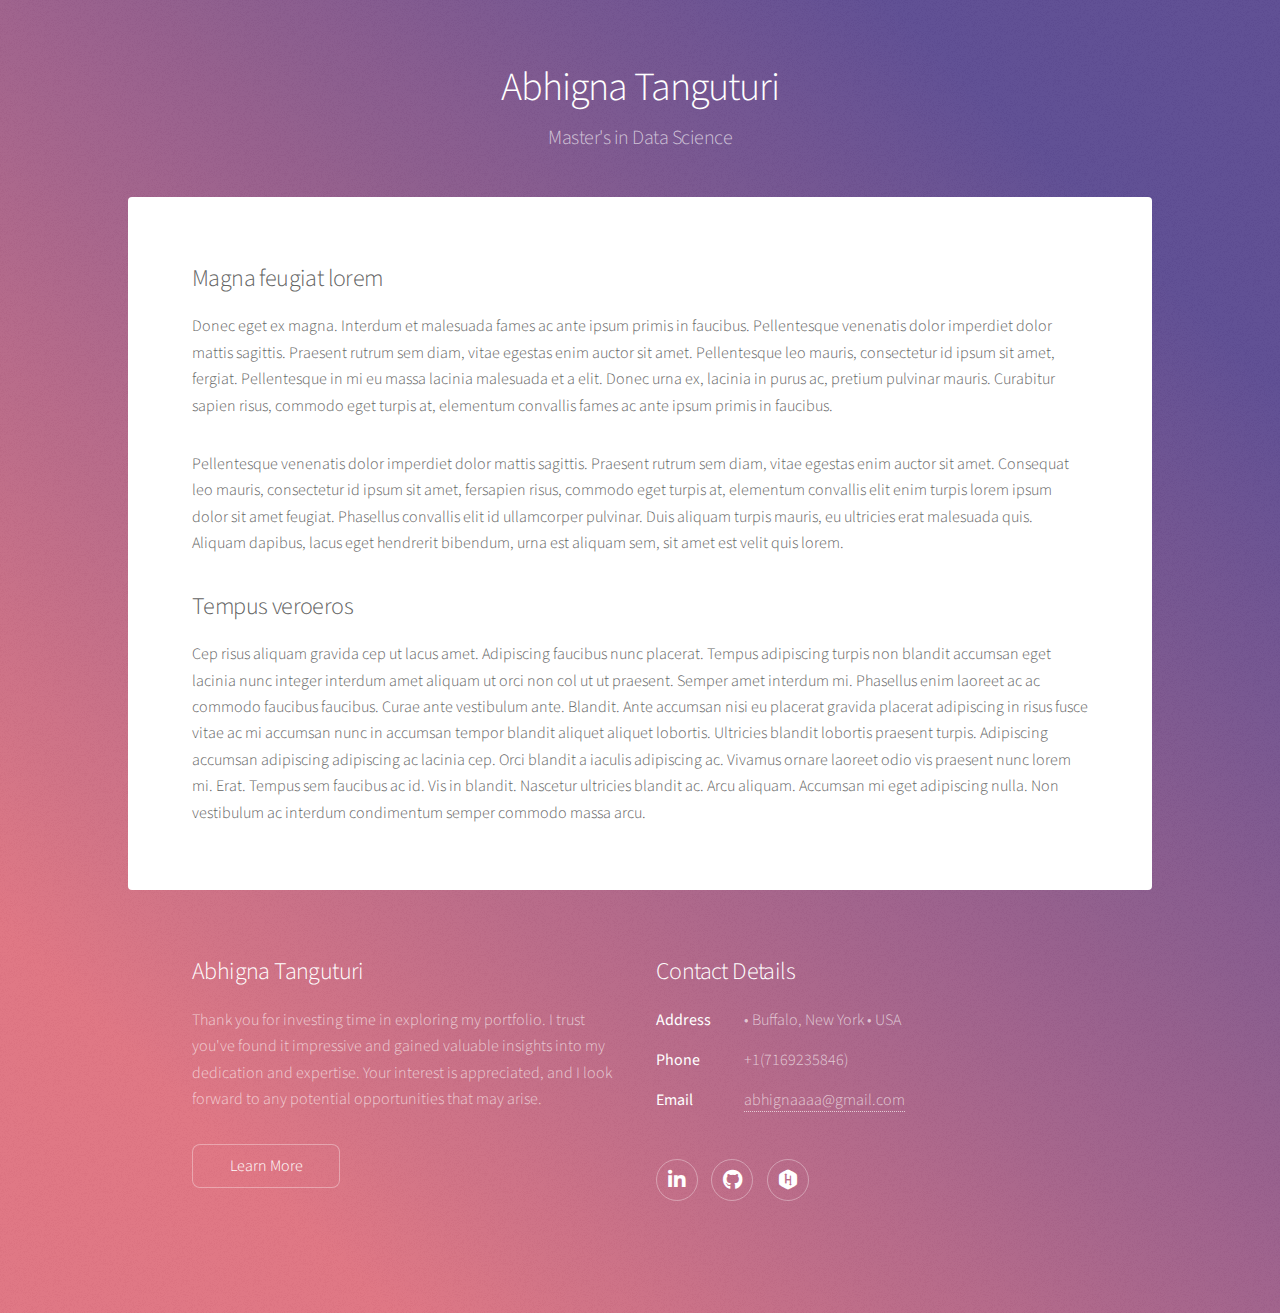
==== aboutme.html @ e4a2c97f "Abhigna's Portfolio" ====
<!DOCTYPE HTML>

<html>
	
	<head>
		<title>Abhigna Tanguturi</title>
		<meta charset="utf-8" />
		<meta name="viewport" content="width=device-width, initial-scale=1, user-scalable=no" />
		<link rel="stylesheet" href="assets/css/main.css" />
		<noscript><link rel="stylesheet" href="assets/css/noscript.css" /></noscript>
	</head>
	<body class="is-preload">

		<!-- Wrapper -->
			<div id="wrapper">

				<!-- Header -->
					<header id="header">
						<h1>Abhigna Tanguturi</h1>
						<p>Master's in Data Science</p>
					</header>

				<!-- Main -->
					<div id="main">

						<!-- Content -->
							<section id="content" class="main">
								
								<h2>Magna feugiat lorem</h2>
								<p>Donec eget ex magna. Interdum et malesuada fames ac ante ipsum primis in faucibus. Pellentesque venenatis dolor imperdiet dolor mattis sagittis. Praesent rutrum sem diam, vitae egestas enim auctor sit amet. Pellentesque leo mauris, consectetur id ipsum sit amet, fergiat. Pellentesque in mi eu massa lacinia malesuada et a elit. Donec urna ex, lacinia in purus ac, pretium pulvinar mauris. Curabitur sapien risus, commodo eget turpis at, elementum convallis fames ac ante ipsum primis in faucibus.</p>
								<p>Pellentesque venenatis dolor imperdiet dolor mattis sagittis. Praesent rutrum sem diam, vitae egestas enim auctor sit amet. Consequat leo mauris, consectetur id ipsum sit amet, fersapien risus, commodo eget turpis at, elementum convallis elit enim turpis lorem ipsum dolor sit amet feugiat. Phasellus convallis elit id ullamcorper pulvinar. Duis aliquam turpis mauris, eu ultricies erat malesuada quis. Aliquam dapibus, lacus eget hendrerit bibendum, urna est aliquam sem, sit amet est velit quis lorem.</p>
								<h2>Tempus veroeros</h2>
								<p>Cep risus aliquam gravida cep ut lacus amet. Adipiscing faucibus nunc placerat. Tempus adipiscing turpis non blandit accumsan eget lacinia nunc integer interdum amet aliquam ut orci non col ut ut praesent. Semper amet interdum mi. Phasellus enim laoreet ac ac commodo faucibus faucibus. Curae ante vestibulum ante. Blandit. Ante accumsan nisi eu placerat gravida placerat adipiscing in risus fusce vitae ac mi accumsan nunc in accumsan tempor blandit aliquet aliquet lobortis. Ultricies blandit lobortis praesent turpis. Adipiscing accumsan adipiscing adipiscing ac lacinia cep. Orci blandit a iaculis adipiscing ac. Vivamus ornare laoreet odio vis praesent nunc lorem mi. Erat. Tempus sem faucibus ac id. Vis in blandit. Nascetur ultricies blandit ac. Arcu aliquam. Accumsan mi eget adipiscing nulla. Non vestibulum ac interdum condimentum semper commodo massa arcu.</p>
							</section>

					</div>

<!-- Footer -->
<footer id="footer">
	<section>
		<h2>Abhigna Tanguturi</h2>
		<p>
			Thank you for investing time in exploring my portfolio. I trust you've found it impressive and gained valuable insights into my dedication and expertise. 
			Your interest is appreciated, and I look forward to any potential opportunities that may arise.
		</p>
		<ul class="actions">
			<li><a href="generic.html" class="button">Learn More</a></li>
		</ul>
	</section>
	<section>
		<h2>Contact Details</h2>
		<dl class="alt">
			<dt>Address</dt>
			<dd>  &bull; Buffalo, New York &bull; USA</dd>
			<dt>Phone</dt>
			<dd>+1(7169235846)</dd>
			<dt>Email</dt>
			<dd><a href="#">abhignaaaa@gmail.com</a></dd>
		</dl>
		<ul class="icons">

			<li><a href="https://www.linkedin.com/in/abhigna-tanguturi-5411051a5" target="_blank" class="icon brands fa-linkedin-in alt"><span class="label">Twitter</span></a></li>
			<li><a href="#" target="_blank" class="icon brands fa-github alt"><span class="label">GitHub</span></a></li>
			<li><a href="https://www.hackerrank.com/tanguturiabhign1?badge=sql&stars=5&level=3&utm_campaign=social-buttons&utm_medium=linkedin&utm_source=badge_share_profile&social=linkedin" target="_blank" class="icon brands fa-hackerrank alt"><span class="label">Dribbble</span></a></li>


		</ul>
	</section>
	
</footer>

</div>

<!-- Scripts -->
<script src="assets/js/jquery.min.js"></script>
<script src="assets/js/jquery.scrollex.min.js"></script>
<script src="assets/js/jquery.scrolly.min.js"></script>
<script src="assets/js/browser.min.js"></script>
<script src="assets/js/breakpoints.min.js"></script>
<script src="assets/js/util.js"></script>
<script src="assets/js/main.js"></script>

</body>
</html>
---- assets/css/main.css ----
@import url(fontawesome-all.min.css);
@import 'https://fonts.googleapis.com/css?family=Source+Sans+Pro:300,400';

/*
	Stellar by HTML5 UP
	html5up.net | @ajlkn
	Free for personal and commercial use under the CCA 3.0 license (html5up.net/license)
*/

html, body, div, span, applet, object,
iframe, h1, h2, h3, h4, h5, h6, p, blockquote,
pre, a, abbr, acronym, address, big, cite,
code, del, dfn, em, img, ins, kbd, q, s, samp,
small, strike, strong, sub, sup, tt, var, b,
u, i, center, dl, dt, dd, ol, ul, li, fieldset,
form, label, legend, table, caption, tbody,
tfoot, thead, tr, th, td, article, aside,
canvas, details, embed, figure, figcaption,
footer, header, hgroup, menu, nav, output, ruby,
section, summary, time, mark, audio, video {
	margin: 0;
	padding: 0;
	border: 0;
	font-size: 100%;
	font: inherit;
	vertical-align: baseline;}

article, aside, details, figcaption, figure,
footer, header, hgroup, menu, nav, section {
	display: block;}

body {
	line-height: 1;
}

ol, ul {
	list-style: none;
}

blockquote, q {
	quotes: none;
}

	blockquote:before, blockquote:after, q:before, q:after {
		content: '';
		content: none;
	}

table {
	border-collapse: collapse;
	border-spacing: 0;
}

body {
	-webkit-text-size-adjust: none;
}

mark {
	background-color: transparent;
	color: inherit;
}

input::-moz-focus-inner {
	border: 0;
	padding: 0;
}

input, select, textarea {
	-moz-appearance: none;
	-webkit-appearance: none;
	-ms-appearance: none;
	appearance: none;
}

/* Basic */

	@-ms-viewport {
		width: device-width;
	}

	body {
		-ms-overflow-style: scrollbar;
	}

	@media screen and (max-width: 480px) {

		html, body {
			min-width: 320px;
		}

	}

	html {
		box-sizing: border-box;
	}

	*, *:before, *:after {
		box-sizing: inherit;
	}

	body {
		background-color: #935d8c;
		background-image: url("images/overlay.png"), -moz-linear-gradient(45deg, #e37682 15%, #5f4d93 85%);
		background-image: url("images/overlay.png"), -webkit-linear-gradient(45deg, #e37682 15%, #5f4d93 85%);
		background-image: url("images/overlay.png"), -ms-linear-gradient(45deg, #e37682 15%, #5f4d93 85%);
		background-image: url("images/overlay.png"), linear-gradient(45deg, #e37682 15%, #5f4d93 85%);
	}

		body.is-preload *, body.is-preload *:before, body.is-preload *:after {
			-moz-animation: none !important;
			-webkit-animation: none !important;
			-ms-animation: none !important;
			animation: none !important;
			-moz-transition: none !important;
			-webkit-transition: none !important;
			-ms-transition: none !important;
			transition: none !important;
		}

/* Type */

	body {
		background-color: #935d8c;
		color: rgba(255, 255, 255, 0.65);
	}

	body, input, select, textarea {
		font-family: "Source Sans Pro", Helvetica, sans-serif;
		font-size: 17pt;
		font-weight: 300;
		line-height: 1.65;
	}

		@media screen and (max-width: 1680px) {

			body, input, select, textarea {
				font-size: 14pt;
			}

		}

		@media screen and (max-width: 1280px) {

			body, input, select, textarea {
				font-size: 12pt;
			}

		}

		@media screen and (max-width: 360px) {

			body, input, select, textarea {
				font-size: 11pt;
			}

		}

	a {
		-moz-transition: color 0.2s ease, border-bottom 0.2s ease;
		-webkit-transition: color 0.2s ease, border-bottom 0.2s ease;
		-ms-transition: color 0.2s ease, border-bottom 0.2s ease;
		transition: color 0.2s ease, border-bottom 0.2s ease;
		text-decoration: none;
		border-bottom: dotted 1px;
		color: inherit;
	}

		a:hover {
			border-bottom-color: transparent;
		}

	strong, b {
		font-weight: 400;
	}

	em, i {
		font-style: italic;
	}

	p {
		margin: 0 0 2em 0;
	}

		p.content {
			-moz-columns: 20em 2;
			-webkit-columns: 20em 2;
			-ms-columns: 20em 2;
			columns: 20em 2;
			-moz-column-gap: 2em;
			-webkit-column-gap: 2em;
			-ms-column-gap: 2em;
			column-gap: 2em;
			text-align: justify;
		}

	h1, h2, h3, h4, h5, h6 {
		font-weight: 300;
		line-height: 1.5;
		margin: 0 0 0.7em 0;
		letter-spacing: -0.025em;
	}

		h1 a, h2 a, h3 a, h4 a, h5 a, h6 a {
			color: inherit;
			text-decoration: none;
		}

	h1 {
		font-size: 2.5em;
		line-height: 1.2;
	}

	h2 {
		font-size: 1.5em;
	}

	h3 {
		font-size: 1.25em;
	}

	h4 {
		font-size: 1.1em;
	}

	h5 {
		font-size: 0.9em;
	}

	h6 {
		font-size: 0.7em;
	}

	@media screen and (max-width: 736px) {

		h1 {
			font-size: 2em;
		}

	}

	sub {
		font-size: 0.8em;
		position: relative;
		top: 0.5em;
	}

	sup {
		font-size: 0.8em;
		position: relative;
		top: -0.5em;
	}

	blockquote {
		border-left: solid 4px;
		font-style: italic;
		margin: 0 0 2em 0;
		padding: 0.5em 0 0.5em 2em;
	}

	code {
		border-radius: 8px;
		border: solid 1px;
		font-family: "Courier New", monospace;
		font-size: 0.9em;
		margin: 0 0.25em;
		padding: 0.25em 0.65em;
	}

	pre {
		-webkit-overflow-scrolling: touch;
		font-family: "Courier New", monospace;
		font-size: 0.9em;
		margin: 0 0 2em 0;
	}

		pre code {
			display: block;
			line-height: 1.75;
			padding: 1em 1.5em;
			overflow-x: auto;
		}

	hr {
		border: 0;
		border-bottom: solid 1px;
		margin: 2em 0;
	}

		hr.major {
			margin: 3em 0;
		}

	.align-left {
		text-align: left;
	}

	.align-center {
		text-align: center;
	}

	.align-right {
		text-align: right;
	}

	input, select, textarea {
		color: #ffffff;
	}

	a:hover {
		color: #ffffff;
	}

	strong, b {
		color: #ffffff;
	}

	h1, h2, h3, h4, h5, h6 {
		color: #ffffff;
	}

	blockquote {
		border-left-color: rgba(255, 255, 255, 0.35);
	}

	code {
		background: rgba(255, 255, 255, 0.075);
		border-color: rgba(255, 255, 255, 0.35);
	}

	hr {
		border-bottom-color: rgba(255, 255, 255, 0.35);
	}

/* Row */

	.row {
		display: flex;
		flex-wrap: wrap;
		box-sizing: border-box;
		align-items: stretch;
	}

		.row > * {
			box-sizing: border-box;
		}

		.row.gtr-uniform > * > :last-child {
			margin-bottom: 0;
		}

		.row.aln-left {
			justify-content: flex-start;
		}

		.row.aln-center {
			justify-content: center;
		}

		.row.aln-right {
			justify-content: flex-end;
		}

		.row.aln-top {
			align-items: flex-start;
		}

		.row.aln-middle {
			align-items: center;
		}

		.row.aln-bottom {
			align-items: flex-end;
		}

		.row > .imp {
			order: -1;
		}

		.row > .col-1 {
			width: 8.33333%;
		}

		.row > .off-1 {
			margin-left: 8.33333%;
		}

		.row > .col-2 {
			width: 16.66667%;
		}

		.row > .off-2 {
			margin-left: 16.66667%;
		}

		.row > .col-3 {
			width: 25%;
		}

		.row > .off-3 {
			margin-left: 25%;
		}

		.row > .col-4 {
			width: 33.33333%;
		}

		.row > .off-4 {
			margin-left: 33.33333%;
		}

		.row > .col-5 {
			width: 41.66667%;
		}

		.row > .off-5 {
			margin-left: 41.66667%;
		}

		.row > .col-6 {
			width: 50%;
		}

		.row > .off-6 {
			margin-left: 50%;
		}

		.row > .col-7 {
			width: 58.33333%;
		}

		.row > .off-7 {
			margin-left: 58.33333%;
		}

		.row > .col-8 {
			width: 66.66667%;
		}

		.row > .off-8 {
			margin-left: 66.66667%;
		}

		.row > .col-9 {
			width: 75%;
		}

		.row > .off-9 {
			margin-left: 75%;
		}

		.row > .col-10 {
			width: 83.33333%;
		}

		.row > .off-10 {
			margin-left: 83.33333%;
		}

		.row > .col-11 {
			width: 91.66667%;
		}

		.row > .off-11 {
			margin-left: 91.66667%;
		}

		.row > .col-12 {
			width: 100%;
		}

		.row > .off-12 {
			margin-left: 100%;
		}

		.row.gtr-0 {
			margin-top: 0;
			margin-left: 0em;
		}

			.row.gtr-0 > * {
				padding: 0 0 0 0em;
			}

			.row.gtr-0.gtr-uniform {
				margin-top: 0em;
			}

				.row.gtr-0.gtr-uniform > * {
					padding-top: 0em;
				}

		.row.gtr-25 {
			margin-top: 0;
			margin-left: -0.375em;
		}

			.row.gtr-25 > * {
				padding: 0 0 0 0.375em;
			}

			.row.gtr-25.gtr-uniform {
				margin-top: -0.375em;
			}

				.row.gtr-25.gtr-uniform > * {
					padding-top: 0.375em;
				}

		.row.gtr-50 {
			margin-top: 0;
			margin-left: -0.75em;
		}

			.row.gtr-50 > * {
				padding: 0 0 0 0.75em;
			}

			.row.gtr-50.gtr-uniform {
				margin-top: -0.75em;
			}

				.row.gtr-50.gtr-uniform > * {
					padding-top: 0.75em;
				}

		.row {
			margin-top: 0;
			margin-left: -1.5em;
		}

			.row > * {
				padding: 0 0 0 1.5em;
			}

			.row.gtr-uniform {
				margin-top: -1.5em;
			}

				.row.gtr-uniform > * {
					padding-top: 1.5em;
				}

		.row.gtr-150 {
			margin-top: 0;
			margin-left: -2.25em;
		}

			.row.gtr-150 > * {
				padding: 0 0 0 2.25em;
			}

			.row.gtr-150.gtr-uniform {
				margin-top: -2.25em;
			}

				.row.gtr-150.gtr-uniform > * {
					padding-top: 2.25em;
				}

		.row.gtr-200 {
			margin-top: 0;
			margin-left: -3em;
		}

			.row.gtr-200 > * {
				padding: 0 0 0 3em;
			}

			.row.gtr-200.gtr-uniform {
				margin-top: -3em;
			}

				.row.gtr-200.gtr-uniform > * {
					padding-top: 3em;
				}

		@media screen and (max-width: 1680px) {

			.row {
				display: flex;
				flex-wrap: wrap;
				box-sizing: border-box;
				align-items: stretch;
			}

				.row > * {
					box-sizing: border-box;
				}

				.row.gtr-uniform > * > :last-child {
					margin-bottom: 0;
				}

				.row.aln-left {
					justify-content: flex-start;
				}

				.row.aln-center {
					justify-content: center;
				}

				.row.aln-right {
					justify-content: flex-end;
				}

				.row.aln-top {
					align-items: flex-start;
				}

				.row.aln-middle {
					align-items: center;
				}

				.row.aln-bottom {
					align-items: flex-end;
				}

				.row > .imp-xlarge {
					order: -1;
				}

				.row > .col-1-xlarge {
					width: 8.33333%;
				}

				.row > .off-1-xlarge {
					margin-left: 8.33333%;
				}

				.row > .col-2-xlarge {
					width: 16.66667%;
				}

				.row > .off-2-xlarge {
					margin-left: 16.66667%;
				}

				.row > .col-3-xlarge {
					width: 25%;
				}

				.row > .off-3-xlarge {
					margin-left: 25%;
				}

				.row > .col-4-xlarge {
					width: 33.33333%;
				}

				.row > .off-4-xlarge {
					margin-left: 33.33333%;
				}

				.row > .col-5-xlarge {
					width: 41.66667%;
				}

				.row > .off-5-xlarge {
					margin-left: 41.66667%;
				}

				.row > .col-6-xlarge {
					width: 50%;
				}

				.row > .off-6-xlarge {
					margin-left: 50%;
				}

				.row > .col-7-xlarge {
					width: 58.33333%;
				}

				.row > .off-7-xlarge {
					margin-left: 58.33333%;
				}

				.row > .col-8-xlarge {
					width: 66.66667%;
				}

				.row > .off-8-xlarge {
					margin-left: 66.66667%;
				}

				.row > .col-9-xlarge {
					width: 75%;
				}

				.row > .off-9-xlarge {
					margin-left: 75%;
				}

				.row > .col-10-xlarge {
					width: 83.33333%;
				}

				.row > .off-10-xlarge {
					margin-left: 83.33333%;
				}

				.row > .col-11-xlarge {
					width: 91.66667%;
				}

				.row > .off-11-xlarge {
					margin-left: 91.66667%;
				}

				.row > .col-12-xlarge {
					width: 100%;
				}

				.row > .off-12-xlarge {
					margin-left: 100%;
				}

				.row.gtr-0 {
					margin-top: 0;
					margin-left: 0em;
				}

					.row.gtr-0 > * {
						padding: 0 0 0 0em;
					}

					.row.gtr-0.gtr-uniform {
						margin-top: 0em;
					}

						.row.gtr-0.gtr-uniform > * {
							padding-top: 0em;
						}

				.row.gtr-25 {
					margin-top: 0;
					margin-left: -0.375em;
				}

					.row.gtr-25 > * {
						padding: 0 0 0 0.375em;
					}

					.row.gtr-25.gtr-uniform {
						margin-top: -0.375em;
					}

						.row.gtr-25.gtr-uniform > * {
							padding-top: 0.375em;
						}

				.row.gtr-50 {
					margin-top: 0;
					margin-left: -0.75em;
				}

					.row.gtr-50 > * {
						padding: 0 0 0 0.75em;
					}

					.row.gtr-50.gtr-uniform {
						margin-top: -0.75em;
					}

						.row.gtr-50.gtr-uniform > * {
							padding-top: 0.75em;
						}

				.row {
					margin-top: 0;
					margin-left: -1.5em;
				}

					.row > * {
						padding: 0 0 0 1.5em;
					}

					.row.gtr-uniform {
						margin-top: -1.5em;
					}

						.row.gtr-uniform > * {
							padding-top: 1.5em;
						}

				.row.gtr-150 {
					margin-top: 0;
					margin-left: -2.25em;
				}

					.row.gtr-150 > * {
						padding: 0 0 0 2.25em;
					}

					.row.gtr-150.gtr-uniform {
						margin-top: -2.25em;
					}

						.row.gtr-150.gtr-uniform > * {
							padding-top: 2.25em;
						}

				.row.gtr-200 {
					margin-top: 0;
					margin-left: -3em;
				}

					.row.gtr-200 > * {
						padding: 0 0 0 3em;
					}

					.row.gtr-200.gtr-uniform {
						margin-top: -3em;
					}

						.row.gtr-200.gtr-uniform > * {
							padding-top: 3em;
						}

		}

		@media screen and (max-width: 1280px) {

			.row {
				display: flex;
				flex-wrap: wrap;
				box-sizing: border-box;
				align-items: stretch;
			}

				.row > * {
					box-sizing: border-box;
				}

				.row.gtr-uniform > * > :last-child {
					margin-bottom: 0;
				}

				.row.aln-left {
					justify-content: flex-start;
				}

				.row.aln-center {
					justify-content: center;
				}

				.row.aln-right {
					justify-content: flex-end;
				}

				.row.aln-top {
					align-items: flex-start;
				}

				.row.aln-middle {
					align-items: center;
				}

				.row.aln-bottom {
					align-items: flex-end;
				}

				.row > .imp-large {
					order: -1;
				}

				.row > .col-1-large {
					width: 8.33333%;
				}

				.row > .off-1-large {
					margin-left: 8.33333%;
				}

				.row > .col-2-large {
					width: 16.66667%;
				}

				.row > .off-2-large {
					margin-left: 16.66667%;
				}

				.row > .col-3-large {
					width: 25%;
				}

				.row > .off-3-large {
					margin-left: 25%;
				}

				.row > .col-4-large {
					width: 33.33333%;
				}

				.row > .off-4-large {
					margin-left: 33.33333%;
				}

				.row > .col-5-large {
					width: 41.66667%;
				}

				.row > .off-5-large {
					margin-left: 41.66667%;
				}

				.row > .col-6-large {
					width: 50%;
				}

				.row > .off-6-large {
					margin-left: 50%;
				}

				.row > .col-7-large {
					width: 58.33333%;
				}

				.row > .off-7-large {
					margin-left: 58.33333%;
				}

				.row > .col-8-large {
					width: 66.66667%;
				}

				.row > .off-8-large {
					margin-left: 66.66667%;
				}

				.row > .col-9-large {
					width: 75%;
				}

				.row > .off-9-large {
					margin-left: 75%;
				}

				.row > .col-10-large {
					width: 83.33333%;
				}

				.row > .off-10-large {
					margin-left: 83.33333%;
				}

				.row > .col-11-large {
					width: 91.66667%;
				}

				.row > .off-11-large {
					margin-left: 91.66667%;
				}

				.row > .col-12-large {
					width: 100%;
				}

				.row > .off-12-large {
					margin-left: 100%;
				}

				.row.gtr-0 {
					margin-top: 0;
					margin-left: 0em;
				}

					.row.gtr-0 > * {
						padding: 0 0 0 0em;
					}

					.row.gtr-0.gtr-uniform {
						margin-top: 0em;
					}

						.row.gtr-0.gtr-uniform > * {
							padding-top: 0em;
						}

				.row.gtr-25 {
					margin-top: 0;
					margin-left: -0.375em;
				}

					.row.gtr-25 > * {
						padding: 0 0 0 0.375em;
					}

					.row.gtr-25.gtr-uniform {
						margin-top: -0.375em;
					}

						.row.gtr-25.gtr-uniform > * {
							padding-top: 0.375em;
						}

				.row.gtr-50 {
					margin-top: 0;
					margin-left: -0.75em;
				}

					.row.gtr-50 > * {
						padding: 0 0 0 0.75em;
					}

					.row.gtr-50.gtr-uniform {
						margin-top: -0.75em;
					}

						.row.gtr-50.gtr-uniform > * {
							padding-top: 0.75em;
						}

				.row {
					margin-top: 0;
					margin-left: -1.5em;
				}

					.row > * {
						padding: 0 0 0 1.5em;
					}

					.row.gtr-uniform {
						margin-top: -1.5em;
					}

						.row.gtr-uniform > * {
							padding-top: 1.5em;
						}

				.row.gtr-150 {
					margin-top: 0;
					margin-left: -2.25em;
				}

					.row.gtr-150 > * {
						padding: 0 0 0 2.25em;
					}

					.row.gtr-150.gtr-uniform {
						margin-top: -2.25em;
					}

						.row.gtr-150.gtr-uniform > * {
							padding-top: 2.25em;
						}

				.row.gtr-200 {
					margin-top: 0;
					margin-left: -3em;
				}

					.row.gtr-200 > * {
						padding: 0 0 0 3em;
					}

					.row.gtr-200.gtr-uniform {
						margin-top: -3em;
					}

						.row.gtr-200.gtr-uniform > * {
							padding-top: 3em;
						}

		}

		@media screen and (max-width: 980px) {

			.row {
				display: flex;
				flex-wrap: wrap;
				box-sizing: border-box;
				align-items: stretch;
			}

				.row > * {
					box-sizing: border-box;
				}

				.row.gtr-uniform > * > :last-child {
					margin-bottom: 0;
				}

				.row.aln-left {
					justify-content: flex-start;
				}

				.row.aln-center {
					justify-content: center;
				}

				.row.aln-right {
					justify-content: flex-end;
				}

				.row.aln-top {
					align-items: flex-start;
				}

				.row.aln-middle {
					align-items: center;
				}

				.row.aln-bottom {
					align-items: flex-end;
				}

				.row > .imp-medium {
					order: -1;
				}

				.row > .col-1-medium {
					width: 8.33333%;
				}

				.row > .off-1-medium {
					margin-left: 8.33333%;
				}

				.row > .col-2-medium {
					width: 16.66667%;
				}

				.row > .off-2-medium {
					margin-left: 16.66667%;
				}

				.row > .col-3-medium {
					width: 25%;
				}

				.row > .off-3-medium {
					margin-left: 25%;
				}

				.row > .col-4-medium {
					width: 33.33333%;
				}

				.row > .off-4-medium {
					margin-left: 33.33333%;
				}

				.row > .col-5-medium {
					width: 41.66667%;
				}

				.row > .off-5-medium {
					margin-left: 41.66667%;
				}

				.row > .col-6-medium {
					width: 50%;
				}

				.row > .off-6-medium {
					margin-left: 50%;
				}

				.row > .col-7-medium {
					width: 58.33333%;
				}

				.row > .off-7-medium {
					margin-left: 58.33333%;
				}

				.row > .col-8-medium {
					width: 66.66667%;
				}

				.row > .off-8-medium {
					margin-left: 66.66667%;
				}

				.row > .col-9-medium {
					width: 75%;
				}

				.row > .off-9-medium {
					margin-left: 75%;
				}

				.row > .col-10-medium {
					width: 83.33333%;
				}

				.row > .off-10-medium {
					margin-left: 83.33333%;
				}

				.row > .col-11-medium {
					width: 91.66667%;
				}

				.row > .off-11-medium {
					margin-left: 91.66667%;
				}

				.row > .col-12-medium {
					width: 100%;
				}

				.row > .off-12-medium {
					margin-left: 100%;
				}

				.row.gtr-0 {
					margin-top: 0;
					margin-left: 0em;
				}

					.row.gtr-0 > * {
						padding: 0 0 0 0em;
					}

					.row.gtr-0.gtr-uniform {
						margin-top: 0em;
					}

						.row.gtr-0.gtr-uniform > * {
							padding-top: 0em;
						}

				.row.gtr-25 {
					margin-top: 0;
					margin-left: -0.375em;
				}

					.row.gtr-25 > * {
						padding: 0 0 0 0.375em;
					}

					.row.gtr-25.gtr-uniform {
						margin-top: -0.375em;
					}

						.row.gtr-25.gtr-uniform > * {
							padding-top: 0.375em;
						}

				.row.gtr-50 {
					margin-top: 0;
					margin-left: -0.75em;
				}

					.row.gtr-50 > * {
						padding: 0 0 0 0.75em;
					}

					.row.gtr-50.gtr-uniform {
						margin-top: -0.75em;
					}

						.row.gtr-50.gtr-uniform > * {
							padding-top: 0.75em;
						}

				.row {
					margin-top: 0;
					margin-left: -1.5em;
				}

					.row > * {
						padding: 0 0 0 1.5em;
					}

					.row.gtr-uniform {
						margin-top: -1.5em;
					}

						.row.gtr-uniform > * {
							padding-top: 1.5em;
						}

				.row.gtr-150 {
					margin-top: 0;
					margin-left: -2.25em;
				}

					.row.gtr-150 > * {
						padding: 0 0 0 2.25em;
					}

					.row.gtr-150.gtr-uniform {
						margin-top: -2.25em;
					}

						.row.gtr-150.gtr-uniform > * {
							padding-top: 2.25em;
						}

				.row.gtr-200 {
					margin-top: 0;
					margin-left: -3em;
				}

					.row.gtr-200 > * {
						padding: 0 0 0 3em;
					}

					.row.gtr-200.gtr-uniform {
						margin-top: -3em;
					}

						.row.gtr-200.gtr-uniform > * {
							padding-top: 3em;
						}

		}

		@media screen and (max-width: 736px) {

			.row {
				display: flex;
				flex-wrap: wrap;
				box-sizing: border-box;
				align-items: stretch;
			}

				.row > * {
					box-sizing: border-box;
				}

				.row.gtr-uniform > * > :last-child {
					margin-bottom: 0;
				}

				.row.aln-left {
					justify-content: flex-start;
				}

				.row.aln-center {
					justify-content: center;
				}

				.row.aln-right {
					justify-content: flex-end;
				}

				.row.aln-top {
					align-items: flex-start;
				}

				.row.aln-middle {
					align-items: center;
				}

				.row.aln-bottom {
					align-items: flex-end;
				}

				.row > .imp-small {
					order: -1;
				}

				.row > .col-1-small {
					width: 8.33333%;
				}

				.row > .off-1-small {
					margin-left: 8.33333%;
				}

				.row > .col-2-small {
					width: 16.66667%;
				}

				.row > .off-2-small {
					margin-left: 16.66667%;
				}

				.row > .col-3-small {
					width: 25%;
				}

				.row > .off-3-small {
					margin-left: 25%;
				}

				.row > .col-4-small {
					width: 33.33333%;
				}

				.row > .off-4-small {
					margin-left: 33.33333%;
				}

				.row > .col-5-small {
					width: 41.66667%;
				}

				.row > .off-5-small {
					margin-left: 41.66667%;
				}

				.row > .col-6-small {
					width: 50%;
				}

				.row > .off-6-small {
					margin-left: 50%;
				}

				.row > .col-7-small {
					width: 58.33333%;
				}

				.row > .off-7-small {
					margin-left: 58.33333%;
				}

				.row > .col-8-small {
					width: 66.66667%;
				}

				.row > .off-8-small {
					margin-left: 66.66667%;
				}

				.row > .col-9-small {
					width: 75%;
				}

				.row > .off-9-small {
					margin-left: 75%;
				}

				.row > .col-10-small {
					width: 83.33333%;
				}

				.row > .off-10-small {
					margin-left: 83.33333%;
				}

				.row > .col-11-small {
					width: 91.66667%;
				}

				.row > .off-11-small {
					margin-left: 91.66667%;
				}

				.row > .col-12-small {
					width: 100%;
				}

				.row > .off-12-small {
					margin-left: 100%;
				}

				.row.gtr-0 {
					margin-top: 0;
					margin-left: 0em;
				}

					.row.gtr-0 > * {
						padding: 0 0 0 0em;
					}

					.row.gtr-0.gtr-uniform {
						margin-top: 0em;
					}

						.row.gtr-0.gtr-uniform > * {
							padding-top: 0em;
						}

				.row.gtr-25 {
					margin-top: 0;
					margin-left: -0.25em;
				}

					.row.gtr-25 > * {
						padding: 0 0 0 0.25em;
					}

					.row.gtr-25.gtr-uniform {
						margin-top: -0.25em;
					}

						.row.gtr-25.gtr-uniform > * {
							padding-top: 0.25em;
						}

				.row.gtr-50 {
					margin-top: 0;
					margin-left: -0.5em;
				}

					.row.gtr-50 > * {
						padding: 0 0 0 0.5em;
					}

					.row.gtr-50.gtr-uniform {
						margin-top: -0.5em;
					}

						.row.gtr-50.gtr-uniform > * {
							padding-top: 0.5em;
						}

				.row {
					margin-top: 0;
					margin-left: -1em;
				}

					.row > * {
						padding: 0 0 0 1em;
					}

					.row.gtr-uniform {
						margin-top: -1em;
					}

						.row.gtr-uniform > * {
							padding-top: 1em;
						}

				.row.gtr-150 {
					margin-top: 0;
					margin-left: -1.5em;
				}

					.row.gtr-150 > * {
						padding: 0 0 0 1.5em;
					}

					.row.gtr-150.gtr-uniform {
						margin-top: -1.5em;
					}

						.row.gtr-150.gtr-uniform > * {
							padding-top: 1.5em;
						}

				.row.gtr-200 {
					margin-top: 0;
					margin-left: -2em;
				}

					.row.gtr-200 > * {
						padding: 0 0 0 2em;
					}

					.row.gtr-200.gtr-uniform {
						margin-top: -2em;
					}

						.row.gtr-200.gtr-uniform > * {
							padding-top: 2em;
						}

		}

		@media screen and (max-width: 480px) {

			.row {
				display: flex;
				flex-wrap: wrap;
				box-sizing: border-box;
				align-items: stretch;
			}

				.row > * {
					box-sizing: border-box;
				}

				.row.gtr-uniform > * > :last-child {
					margin-bottom: 0;
				}

				.row.aln-left {
					justify-content: flex-start;
				}

				.row.aln-center {
					justify-content: center;
				}

				.row.aln-right {
					justify-content: flex-end;
				}

				.row.aln-top {
					align-items: flex-start;
				}

				.row.aln-middle {
					align-items: center;
				}

				.row.aln-bottom {
					align-items: flex-end;
				}

				.row > .imp-xsmall {
					order: -1;
				}

				.row > .col-1-xsmall {
					width: 8.33333%;
				}

				.row > .off-1-xsmall {
					margin-left: 8.33333%;
				}

				.row > .col-2-xsmall {
					width: 16.66667%;
				}

				.row > .off-2-xsmall {
					margin-left: 16.66667%;
				}

				.row > .col-3-xsmall {
					width: 25%;
				}

				.row > .off-3-xsmall {
					margin-left: 25%;
				}

				.row > .col-4-xsmall {
					width: 33.33333%;
				}

				.row > .off-4-xsmall {
					margin-left: 33.33333%;
				}

				.row > .col-5-xsmall {
					width: 41.66667%;
				}

				.row > .off-5-xsmall {
					margin-left: 41.66667%;
				}

				.row > .col-6-xsmall {
					width: 50%;
				}

				.row > .off-6-xsmall {
					margin-left: 50%;
				}

				.row > .col-7-xsmall {
					width: 58.33333%;
				}

				.row > .off-7-xsmall {
					margin-left: 58.33333%;
				}

				.row > .col-8-xsmall {
					width: 66.66667%;
				}

				.row > .off-8-xsmall {
					margin-left: 66.66667%;
				}

				.row > .col-9-xsmall {
					width: 75%;
				}

				.row > .off-9-xsmall {
					margin-left: 75%;
				}

				.row > .col-10-xsmall {
					width: 83.33333%;
				}

				.row > .off-10-xsmall {
					margin-left: 83.33333%;
				}

				.row > .col-11-xsmall {
					width: 91.66667%;
				}

				.row > .off-11-xsmall {
					margin-left: 91.66667%;
				}

				.row > .col-12-xsmall {
					width: 100%;
				}

				.row > .off-12-xsmall {
					margin-left: 100%;
				}

				.row.gtr-0 {
					margin-top: 0;
					margin-left: 0em;
				}

					.row.gtr-0 > * {
						padding: 0 0 0 0em;
					}

					.row.gtr-0.gtr-uniform {
						margin-top: 0em;
					}

						.row.gtr-0.gtr-uniform > * {
							padding-top: 0em;
						}

				.row.gtr-25 {
					margin-top: 0;
					margin-left: -0.3125em;
				}

					.row.gtr-25 > * {
						padding: 0 0 0 0.3125em;
					}

					.row.gtr-25.gtr-uniform {
						margin-top: -0.3125em;
					}

						.row.gtr-25.gtr-uniform > * {
							padding-top: 0.3125em;
						}

				.row.gtr-50 {
					margin-top: 0;
					margin-left: -0.625em;
				}

					.row.gtr-50 > * {
						padding: 0 0 0 0.625em;
					}

					.row.gtr-50.gtr-uniform {
						margin-top: -0.625em;
					}

						.row.gtr-50.gtr-uniform > * {
							padding-top: 0.625em;
						}

				.row {
					margin-top: 0;
					margin-left: -1.25em;
				}

					.row > * {
						padding: 0 0 0 1.25em;
					}

					.row.gtr-uniform {
						margin-top: -1.25em;
					}

						.row.gtr-uniform > * {
							padding-top: 1.25em;
						}

				.row.gtr-150 {
					margin-top: 0;
					margin-left: -1.875em;
				}

					.row.gtr-150 > * {
						padding: 0 0 0 1.875em;
					}

					.row.gtr-150.gtr-uniform {
						margin-top: -1.875em;
					}

						.row.gtr-150.gtr-uniform > * {
							padding-top: 1.875em;
						}

				.row.gtr-200 {
					margin-top: 0;
					margin-left: -2.5em;
				}

					.row.gtr-200 > * {
						padding: 0 0 0 2.5em;
					}

					.row.gtr-200.gtr-uniform {
						margin-top: -2.5em;
					}

						.row.gtr-200.gtr-uniform > * {
							padding-top: 2.5em;
						}

		}

/* Box */

	.box {
		border-radius: 8px;
		border: solid;
		margin-bottom: 2em;
		padding: 1.5em;
	}

		.box > :last-child,
		.box > :last-child > :last-child,
		.box > :last-child > :last-child > :last-child {
			margin-bottom: 0;
		}

		.box.alt {
			border: 0;
			border-radius: 0;
			padding: 0;
		}

	.box {
		border-color: rgba(255, 255, 255, 0.35);
	}

/* Button */

	input[type="submit"],
	input[type="reset"],
	input[type="button"],
	button,
	.button {
		-moz-appearance: none;
		-webkit-appearance: none;
		-ms-appearance: none;
		appearance: none;
		-moz-transition: background-color 0.2s ease-in-out, color 0.2s ease-in-out;
		-webkit-transition: background-color 0.2s ease-in-out, color 0.2s ease-in-out;
		-ms-transition: background-color 0.2s ease-in-out, color 0.2s ease-in-out;
		transition: background-color 0.2s ease-in-out, color 0.2s ease-in-out;
		border-radius: 8px;
		border: 0;
		cursor: pointer;
		display: inline-block;
		font-weight: 300;
		height: 2.75em;
		line-height: 2.75em;
		min-width: 9.25em;
		padding: 0 1.5em;
		text-align: center;
		text-decoration: none;
		white-space: nowrap;
	}

		input[type="submit"].icon,
		input[type="reset"].icon,
		input[type="button"].icon,
		button.icon,
		.button.icon {
			padding-left: 1.35em;
		}

			input[type="submit"].icon:before,
			input[type="reset"].icon:before,
			input[type="button"].icon:before,
			button.icon:before,
			.button.icon:before {
				margin-right: 0.5em;
			}

		input[type="submit"].fit,
		input[type="reset"].fit,
		input[type="button"].fit,
		button.fit,
		.button.fit {
			width: 100%;
		}

		input[type="submit"].small,
		input[type="reset"].small,
		input[type="button"].small,
		button.small,
		.button.small {
			font-size: 0.8em;
		}

		input[type="submit"].large,
		input[type="reset"].large,
		input[type="button"].large,
		button.large,
		.button.large {
			font-size: 1.35em;
		}

		input[type="submit"].disabled, input[type="submit"]:disabled,
		input[type="reset"].disabled,
		input[type="reset"]:disabled,
		input[type="button"].disabled,
		input[type="button"]:disabled,
		button.disabled,
		button:disabled,
		.button.disabled,
		.button:disabled {
			pointer-events: none;
			opacity: 0.25;
		}

		@media screen and (max-width: 736px) {

			input[type="submit"],
			input[type="reset"],
			input[type="button"],
			button,
			.button {
				min-width: 0;
			}

		}

	input[type="submit"],
	input[type="reset"],
	input[type="button"],
	button,
	.button {
		background-color: transparent;
		box-shadow: inset 0 0 0 1px rgba(255, 255, 255, 0.35);
		color: #ffffff !important;
	}

		input[type="submit"]:hover,
		input[type="reset"]:hover,
		input[type="button"]:hover,
		button:hover,
		.button:hover {
			background-color: rgba(255, 255, 255, 0.075);
		}

		input[type="submit"]:active,
		input[type="reset"]:active,
		input[type="button"]:active,
		button:active,
		.button:active {
			background-color: rgba(255, 255, 255, 0.2);
		}

		input[type="submit"].icon:before,
		input[type="reset"].icon:before,
		input[type="button"].icon:before,
		button.icon:before,
		.button.icon:before {
			color: rgba(255, 255, 255, 0.5);
		}

		input[type="submit"].primary,
		input[type="reset"].primary,
		input[type="button"].primary,
		button.primary,
		.button.primary {
			background-color: #8cc9f0;
			color: #ffffff !important;
			box-shadow: none;
		}

			input[type="submit"].primary:hover,
			input[type="reset"].primary:hover,
			input[type="button"].primary:hover,
			button.primary:hover,
			.button.primary:hover {
				background-color: #9acff2;
			}

			input[type="submit"].primary:active,
			input[type="reset"].primary:active,
			input[type="button"].primary:active,
			button.primary:active,
			.button.primary:active {
				background-color: #7ec3ee;
			}

			input[type="submit"].primary.icon:before,
			input[type="reset"].primary.icon:before,
			input[type="button"].primary.icon:before,
			button.primary.icon:before,
			.button.primary.icon:before {
				color: #ffffff !important;
			}

/* Form */

	form {
		margin: 0 0 2em 0;
	}

	label {
		display: block;
		font-size: 0.9em;
		font-weight: 400;
		margin: 0 0 1em 0;
	}

	input[type="text"],
	input[type="password"],
	input[type="email"],
	select,
	textarea {
		-moz-appearance: none;
		-webkit-appearance: none;
		-ms-appearance: none;
		appearance: none;
		border-radius: 8px;
		border: solid 1px;
		color: inherit;
		display: block;
		outline: 0;
		padding: 0 1em;
		text-decoration: none;
		width: 100%;
	}

		input[type="text"]:invalid,
		input[type="password"]:invalid,
		input[type="email"]:invalid,
		select:invalid,
		textarea:invalid {
			box-shadow: none;
		}

	select {
		background-size: 1.25rem;
		background-repeat: no-repeat;
		background-position: calc(100% - 1rem) center;
		height: 2.75em;
		padding-right: 2.75em;
		text-overflow: ellipsis;
	}

		select:focus::-ms-value {
			background-color: transparent;
		}

		select::-ms-expand {
			display: none;
		}

	input[type="text"],
	input[type="password"],
	input[type="email"],
	select {
		height: 2.75em;
	}

	textarea {
		padding: 0.75em 1em;
	}

	input[type="checkbox"],
	input[type="radio"] {
		-moz-appearance: none;
		-webkit-appearance: none;
		-ms-appearance: none;
		appearance: none;
		display: block;
		float: left;
		margin-right: -2em;
		opacity: 0;
		width: 1em;
		z-index: -1;
	}

		input[type="checkbox"] + label,
		input[type="radio"] + label {
			text-decoration: none;
			cursor: pointer;
			display: inline-block;
			font-size: 1em;
			font-weight: 300;
			padding-left: 2.4em;
			padding-right: 0.75em;
			position: relative;
		}

			input[type="checkbox"] + label:before,
			input[type="radio"] + label:before {
				-moz-osx-font-smoothing: grayscale;
				-webkit-font-smoothing: antialiased;
				display: inline-block;
				font-style: normal;
				font-variant: normal;
				text-rendering: auto;
				line-height: 1;
				text-transform: none !important;
				font-family: 'Font Awesome 5 Free';
				font-weight: 900;
			}

			input[type="checkbox"] + label:before,
			input[type="radio"] + label:before {
				border-radius: 8px;
				border: solid 1px;
				content: '';
				display: inline-block;
				font-size: 0.8em;
				height: 2.0625em;
				left: 0;
				line-height: 2.0625em;
				position: absolute;
				text-align: center;
				top: 0;
				width: 2.0625em;
			}

		input[type="checkbox"]:checked + label:before,
		input[type="radio"]:checked + label:before {
			content: '\f00c';
		}

	input[type="checkbox"] + label:before {
		border-radius: 8px;
	}

	input[type="radio"] + label:before {
		border-radius: 100%;
	}

	::-webkit-input-placeholder {
		opacity: 1.0;
	}

	:-moz-placeholder {
		opacity: 1.0;
	}

	::-moz-placeholder {
		opacity: 1.0;
	}

	:-ms-input-placeholder {
		opacity: 1.0;
	}

	label {
		color: #ffffff;
	}

	input[type="text"],
	input[type="password"],
	input[type="email"],
	select,
	textarea {
		background-color: rgba(255, 255, 255, 0.075);
		border-color: rgba(255, 255, 255, 0.35);
	}

		input[type="text"]:focus,
		input[type="password"]:focus,
		input[type="email"]:focus,
		select:focus,
		textarea:focus {
			border-color: #8cc9f0;
			box-shadow: 0 0 0 1px #8cc9f0;
		}

	select {
		background-image: url("data:image/svg+xml;charset=utf8,%3Csvg xmlns='http://www.w3.org/2000/svg' width='40' height='40' preserveAspectRatio='none' viewBox='0 0 40 40'%3E%3Cpath d='M9.4,12.3l10.4,10.4l10.4-10.4c0.2-0.2,0.5-0.4,0.9-0.4c0.3,0,0.6,0.1,0.9,0.4l3.3,3.3c0.2,0.2,0.4,0.5,0.4,0.9 c0,0.4-0.1,0.6-0.4,0.9L20.7,31.9c-0.2,0.2-0.5,0.4-0.9,0.4c-0.3,0-0.6-0.1-0.9-0.4L4.3,17.3c-0.2-0.2-0.4-0.5-0.4-0.9 c0-0.4,0.1-0.6,0.4-0.9l3.3-3.3c0.2-0.2,0.5-0.4,0.9-0.4S9.1,12.1,9.4,12.3z' fill='rgba(255, 255, 255, 0.35)' /%3E%3C/svg%3E");
	}

		select option {
			color: #ffffff;
			background: #935d8c;
		}

	input[type="checkbox"] + label,
	input[type="radio"] + label {
		color: rgba(255, 255, 255, 0.65);
	}

		input[type="checkbox"] + label:before,
		input[type="radio"] + label:before {
			background: rgba(255, 255, 255, 0.075);
			border-color: rgba(255, 255, 255, 0.35);
		}

	input[type="checkbox"]:checked + label:before,
	input[type="radio"]:checked + label:before {
		background-color: #ffffff;
		border-color: #ffffff;
		color: #935d8c;
	}

	input[type="checkbox"]:focus + label:before,
	input[type="radio"]:focus + label:before {
		border-color: #8cc9f0;
		box-shadow: 0 0 0 1px #8cc9f0;
	}

	::-webkit-input-placeholder {
		color: rgba(255, 255, 255, 0.5) !important;
	}

	:-moz-placeholder {
		color: rgba(255, 255, 255, 0.5) !important;
	}

	::-moz-placeholder {
		color: rgba(255, 255, 255, 0.5) !important;
	}

	:-ms-input-placeholder {
		color: rgba(255, 255, 255, 0.5) !important;
	}

	.formerize-placeholder {
		color: rgba(255, 255, 255, 0.5) !important;
	}

/* Icon */

	.icon {
		text-decoration: none;
		-moz-transition: background-color 0.2s ease-in-out, color 0.2s ease-in-out;
		-webkit-transition: background-color 0.2s ease-in-out, color 0.2s ease-in-out;
		-ms-transition: background-color 0.2s ease-in-out, color 0.2s ease-in-out;
		transition: background-color 0.2s ease-in-out, color 0.2s ease-in-out;
		border-bottom: none;
		position: relative;
	}

		.icon:before {
			-moz-osx-font-smoothing: grayscale;
			-webkit-font-smoothing: antialiased;
			display: inline-block;
			font-style: normal;
			font-variant: normal;
			text-rendering: auto;
			line-height: 1;
			text-transform: none !important;
			font-family: 'Font Awesome 5 Free';
			font-weight: 400;
		}

		.icon > .label {
			display: none;
		}

		.icon:before {
			line-height: solid;
		}

		.icon.solid:before {
			font-weight: 900;
		}

		.icon.brands:before {
			font-family: 'Font Awesome 5 Brands';
		}

		.icon.major {
			border: solid 1px;
			display: inline-block;
			border-radius: 100%;
			padding: 0.65em;
			margin: 0 0 2em 0;
			cursor: default;
		}

			.icon.major:before {
				display: inline-block;
				font-size: 6.25rem;
				width: 2.25em;
				height: 2.25em;
				line-height: 2.2em;
				border-radius: 100%;
				border: solid 1px;
				text-align: center;
			}

		.icon.alt {
			display: inline-block;
			border: solid 1px;
			border-radius: 100%;
		}

			.icon.alt:before {
				display: block;
				font-size: 1.25em;
				width: 2em;
				height: 2em;
				text-align: center;
				line-height: 2em;
			}

		.icon.style1 {
			color: #efa8b0;
		}

		.icon.style2 {
			color: #c79cc8;
		}

		.icon.style3 {
			color: #a89cc8;
		}

		.icon.style4 {
			color: #9bb2e1;
		}

		.icon.style5 {
			color: #8cc9f0;
		}

		@media screen and (max-width: 1680px) {

			.icon.major:before {
				font-size: 5.5rem;
			}

		}

		@media screen and (max-width: 1280px) {

			.icon.major:before {
				font-size: 4.75rem;
			}

		}

		@media screen and (max-width: 736px) {

			.icon.major {
				margin: 0 0 1.5em 0;
				padding: 0.35em;
			}

				.icon.major:before {
					font-size: 3.5rem;
				}

		}

	.icon.major {
		border-color: rgba(255, 255, 255, 0.35);
	}

		.icon.major:before {
			border-color: rgba(255, 255, 255, 0.35);
		}

	.icon.alt {
		border-color: rgba(255, 255, 255, 0.35);
		color: #ffffff;
	}

		.icon.alt:hover {
			background-color: rgba(255, 255, 255, 0.075);
		}

		.icon.alt:active {
			background-color: rgba(255, 255, 255, 0.2);
		}

/* Image */

	.image {
		border-radius: 8px;
		border: 0;
		display: inline-block;
		position: relative;
	}

		.image img {
			border-radius: 8px;
			display: block;
		}

		.image.left, .image.right {
			max-width: 40%;
		}

			.image.left img, .image.right img {
				width: 100%;
			}

		.image.left {
			float: left;
			margin: 0 1.5em 1em 0;
			top: 0.25em;
		}

		.image.right {
			float: right;
			margin: 0 0 1em 1.5em;
			top: 0.25em;
		}

		.image.fit {
			display: block;
			margin: 0 0 2em 0;
			width: 100%;
		}

			.image.fit img {
				width: 100%;
			}

		.image.main {
			display: block;
			margin: 0 0 3em 0;
			width: 100%;
		}

			.image.main img {
				width: 100%;
			}

/* List */

	ol {
		list-style: decimal;
		margin: 0 0 2em 0;
		padding-left: 1.25em;
	}

		ol li {
			padding-left: 0.25em;
		}

	ul {
		list-style: disc;
		margin: 0 0 2em 0;
		padding-left: 1em;
	}

		ul li {
			padding-left: 0.5em;
		}

		ul.alt {
			list-style: none;
			padding-left: 0;
		}

			ul.alt li {
				border-top: solid 1px;
				padding: 0.5em 0;
			}

				ul.alt li:first-child {
					border-top: 0;
					padding-top: 0;
				}

	dl {
		margin: 0 0 2em 0;
	}

		dl dt {
			display: block;
			font-weight: 400;
			margin: 0 0 1em 0;
		}

		dl dd {
			margin-left: 2em;
		}

		dl.alt dt {
			display: block;
			width: 3em;
			margin: 0;
			clear: left;
			float: left;
		}

		dl.alt dd {
			margin: 0 0 0.85em 5.5em;
		}

		dl.alt:after {
			content: '';
			display: block;
			clear: both;
		}

	ul.alt li {
		border-top-color: rgba(255, 255, 255, 0.35);
	}

	dl dt {
		color: #ffffff;
	}

/* Actions */

	ul.actions {
		display: -moz-flex;
		display: -webkit-flex;
		display: -ms-flex;
		display: flex;
		cursor: default;
		list-style: none;
		margin-left: -1em;
		padding-left: 0;
	}

		ul.actions li {
			padding: 0 0 0 1em;
			vertical-align: middle;
		}

		ul.actions.special {
			-moz-justify-content: center;
			-webkit-justify-content: center;
			-ms-justify-content: center;
			justify-content: center;
			width: 100%;
			margin-left: 0;
		}

			ul.actions.special li:first-child {
				padding-left: 0;
			}

		ul.actions.stacked {
			-moz-flex-direction: column;
			-webkit-flex-direction: column;
			-ms-flex-direction: column;
			flex-direction: column;
			margin-left: 0;
		}

			ul.actions.stacked li {
				padding: 1.3em 0 0 0;
			}

				ul.actions.stacked li:first-child {
					padding-top: 0;
				}

		ul.actions.fit {
			width: calc(100% + 1em);
		}

			ul.actions.fit li {
				-moz-flex-grow: 1;
				-webkit-flex-grow: 1;
				-ms-flex-grow: 1;
				flex-grow: 1;
				-moz-flex-shrink: 1;
				-webkit-flex-shrink: 1;
				-ms-flex-shrink: 1;
				flex-shrink: 1;
				width: 100%;
			}

				ul.actions.fit li > * {
					width: 100%;
				}

			ul.actions.fit.stacked {
				width: 100%;
			}

		@media screen and (max-width: 480px) {

			ul.actions:not(.fixed) {
				-moz-flex-direction: column;
				-webkit-flex-direction: column;
				-ms-flex-direction: column;
				flex-direction: column;
				margin-left: 0;
				width: 100% !important;
			}

				ul.actions:not(.fixed) li {
					-moz-flex-grow: 1;
					-webkit-flex-grow: 1;
					-ms-flex-grow: 1;
					flex-grow: 1;
					-moz-flex-shrink: 1;
					-webkit-flex-shrink: 1;
					-ms-flex-shrink: 1;
					flex-shrink: 1;
					padding: 1em 0 0 0;
					text-align: center;
					width: 100%;
				}

					ul.actions:not(.fixed) li > * {
						width: 100%;
					}

					ul.actions:not(.fixed) li:first-child {
						padding-top: 0;
					}

					ul.actions:not(.fixed) li input[type="submit"],
					ul.actions:not(.fixed) li input[type="reset"],
					ul.actions:not(.fixed) li input[type="button"],
					ul.actions:not(.fixed) li button,
					ul.actions:not(.fixed) li .button {
						width: 100%;
					}

						ul.actions:not(.fixed) li input[type="submit"].icon:before,
						ul.actions:not(.fixed) li input[type="reset"].icon:before,
						ul.actions:not(.fixed) li input[type="button"].icon:before,
						ul.actions:not(.fixed) li button.icon:before,
						ul.actions:not(.fixed) li .button.icon:before {
							margin-left: -0.5rem;
						}

		}

/* Icons */

	ul.icons {
		cursor: default;
		list-style: none;
		padding-left: 0;
	}

		ul.icons li {
			display: inline-block;
			padding: 0 0.65em 0 0;
		}

			ul.icons li:last-child {
				padding-right: 0 !important;
			}

/* Section/Article */

	section.special, article.special {
		text-align: center;
	}

	header.major {
		margin-bottom: 3em;
	}

		header.major h2 {
			font-size: 2em;
		}

			header.major h2:after {
				display: block;
				content: '';
				width: 3.25em;
				height: 2px;
				margin: 0.7em 0 1em 0;
				border-radius: 2px;
			}

				section.special header.major h2:after, article.special header.major h2:after {
					margin-left: auto;
					margin-right: auto;
				}

		header.major p {
			font-size: 1.25em;
			letter-spacing: -0.025em;
		}

		header.major.special {
			text-align: center;
		}

			header.major.special h2:after {
				margin-left: auto;
				margin-right: auto;
			}

	footer.major {
		margin-top: 3em;
	}

	@media screen and (max-width: 736px) {

		header.major {
			margin-bottom: 0;
		}

			header.major h2 {
				font-size: 1.5em;
			}

			header.major p {
				font-size: 1em;
				letter-spacing: 0;
			}

				header.major p br {
					display: none;
				}

		footer.major {
			margin-top: 0;
		}

	}

	header.major h2:after {
		background-color: rgba(255, 255, 255, 0.35);
	}

/* Table */

	.table-wrapper {
		-webkit-overflow-scrolling: touch;
		overflow-x: auto;
	}

	table {
		margin: 0 0 2em 0;
		width: 100%;
	}

		table tbody tr {
			border: solid 1px;
			border-left: 0;
			border-right: 0;
		}

		table td {
			padding: 0.75em 0.75em;
		}

		table th {
			font-size: 0.9em;
			font-weight: 400;
			padding: 0 0.75em 0.75em 0.75em;
			text-align: left;
		}

		table thead {
			border-bottom: solid 2px;
		}

		table tfoot {
			border-top: solid 2px;
		}

		table.alt {
			border-collapse: separate;
		}

			table.alt tbody tr td {
				border: solid 1px;
				border-left-width: 0;
				border-top-width: 0;
			}

				table.alt tbody tr td:first-child {
					border-left-width: 1px;
				}

			table.alt tbody tr:first-child td {
				border-top-width: 1px;
			}

			table.alt thead {
				border-bottom: 0;
			}

			table.alt tfoot {
				border-top: 0;
			}

	table tbody tr {
		border-color: rgba(255, 255, 255, 0.35);
	}

		table tbody tr:nth-child(2n + 1) {
			background-color: rgba(255, 255, 255, 0.075);
		}

	table th {
		color: #ffffff;
	}

	table thead {
		border-bottom-color: rgba(255, 255, 255, 0.35);
	}

	table tfoot {
		border-top-color: rgba(255, 255, 255, 0.35);
	}

	table.alt tbody tr td {
		border-color: rgba(255, 255, 255, 0.35);
	}

/* Features */

.features {
    display: -moz-flex;
    display: -webkit-flex;
    display: -ms-flex;
    display: flex;
    -moz-flex-wrap: wrap;
    -webkit-flex-wrap: wrap;
    -ms-flex-wrap: wrap;
    flex-wrap: wrap;
    -moz-justify-content: space-around;
    -webkit-justify-content: space-around;
    -ms-justify-content: space-around;
    justify-content: space-around;
    width: calc(100% + 2em);
    margin: 0 0 3em -1em; /* Adjust margin for spacing */
    padding: 0;
    list-style: none;
}

.features > li {
    width: calc(50% - 1em); /* Two items in each row with some spacing */
    margin: 0 1em 1em 0; /* Adjust margin for spacing */
}


		.features li {
			width: calc(33.33333% - 2em);
			margin-left: 2em;
			margin-top: 3em;
			padding: 0;
		}

			.features li:nth-child(1), .features li:nth-child(2), .features li:nth-child(3) {
				margin-top: 0;
			}

			.features li > :last-child {
				margin-bottom: 0;
			}

		@media screen and (max-width: 980px) {

			.features li {
				width: calc(50% - 2em);
			}

				.features li:nth-child(3) {
					margin-top: 3em;
				}

		}

		@media screen and (max-width: 736px) {

			.features {
				width: 100%;
				margin: 0 0 2em 0;
			}

				.features li {
					width: 100%;
					margin-left: 0;
					margin-top: 2em;
				}

					.features li:nth-child(2), .features li:nth-child(3) {
						margin-top: 2em;
					}

		}

/* Statistics */

	.statistics {
		display: -moz-flex;
		display: -webkit-flex;
		display: -ms-flex;
		display: flex;
		width: 100%;
		margin: 0 0 3em 0;
		padding: 0;
		list-style: none;
		cursor: default;
	}

		.statistics li {
			-moz-flex: 1;
			-webkit-flex: 1;
			-ms-flex: 1;
			flex: 1;
			padding: 1.5em;
			color: #ffffff;
			text-align: center;
		}

			.statistics li.style1 {
				background-color: #efa8b0;
			}

			.statistics li.style2 {
				background-color: #c79cc8;
			}

			.statistics li.style3 {
				background-color: #a89cc8;
			}

			.statistics li.style4 {
				background-color: #9bb2e1;
			}

			.statistics li.style5 {
				background-color: #8cc9f0;
			}

			.statistics li strong, .statistics li b {
				display: block;
				font-size: 2em;
				line-height: 1.1;
				color: inherit !important;
				font-weight: 300;
				letter-spacing: -0.025em;
			}

			.statistics li:first-child {
				border-top-left-radius: 8px;
				border-bottom-left-radius: 8px;
			}

			.statistics li:last-child {
				border-top-right-radius: 8px;
				border-bottom-right-radius: 8px;
			}

			.statistics li .icon {
				display: inline-block;
			}

				.statistics li .icon:before {
					font-size: 2.75rem;
					line-height: 1.3;
				}

		@media screen and (max-width: 980px) {

			.statistics li strong, .statistics li b {
				font-size: 1.5em;
			}

		}

		@media screen and (max-width: 736px) {

			.statistics {
				display: block;
				width: 20em;
				max-width: 100%;
				margin: 0 auto 2em auto;
			}

				.statistics li:first-child {
					border-bottom-left-radius: 0;
					border-top-right-radius: 8px;
				}

				.statistics li:last-child {
					border-top-right-radius: 0;
					border-bottom-left-radius: 8px;
				}

				.statistics li .icon:before {
					font-size: 3.75rem;
				}

				.statistics li strong, .statistics li b {
					font-size: 2.5em;
				}

		}

/* Spotlight */

	.spotlight {
		display: -moz-flex;
		display: -webkit-flex;
		display: -ms-flex;
		display: flex;
		-moz-align-items: center;
		-webkit-align-items: center;
		-ms-align-items: center;
		align-items: center;
		margin: 0 0 2em 0;
	}

		.spotlight .content {
			-moz-flex: 1;
			-webkit-flex: 1;
			-ms-flex: 1;
			flex: 1;
		}

			.spotlight .content > :last-child {
				margin-bottom: 0;
			}

			.spotlight .content header.major {
				margin: 0 0 2em 0;
			}

		.spotlight .image {
			display: inline-block;
			margin-left: 4em;
			padding: 0.65em;
			border-radius: 100%;
			border: solid 1px;
		}

			.spotlight .image img {
				display: block;
				border-radius: 100%;
				width: 16em;
			}

		@media screen and (max-width: 980px) {

			.spotlight {
				-moz-flex-direction: column-reverse;
				-webkit-flex-direction: column-reverse;
				-ms-flex-direction: column-reverse;
				flex-direction: column-reverse;
				text-align: center;
			}

				.spotlight .content {
					-moz-flex: 0 1 auto;
					-webkit-flex: 0 1 auto;
					-ms-flex: 0 1 auto;
					flex: 0 1 auto;
					width: 100%;
				}

					.spotlight .content header.major h2:after {
						margin-left: auto;
						margin-right: auto;
					}

					.spotlight .content .actions {
						-moz-justify-content: center;
						-webkit-justify-content: center;
						-ms-justify-content: center;
						justify-content: center;
						width: calc(100% + 1em);
					}

				.spotlight .image {
					-moz-flex: 0 1 auto;
					-webkit-flex: 0 1 auto;
					-ms-flex: 0 1 auto;
					flex: 0 1 auto;
					margin-left: 0;
					margin-bottom: 2em;
				}

		}

		@media screen and (max-width: 736px) {

			.spotlight .image {
				padding: 0.35em;
			}

				.spotlight .image img {
					width: 12em;
				}

		}

	.spotlight .image {
		border-color: rgba(255, 255, 255, 0.35);
	}

/* Header */

	#header {
		padding: 5em 5em 1em 5em ;
		text-align: center;
	}

		#header h1 {
			margin: 0 0 0.25em 0;
		}

		#header p {
			font-size: 1.25em;
			letter-spacing: -0.025em;
		}

		#header.alt {
			padding: 7em 5em 4em 5em ;
		}

			#header.alt h1 {
				font-size: 3.25em;
			}

			#header.alt > * {
				-moz-transition: opacity 1.5s ease;
				-webkit-transition: opacity 1.5s ease;
				-ms-transition: opacity 1.5s ease;
				transition: opacity 1.5s ease;
				-moz-transition-delay: 0.1s;
				-webkit-transition-delay: 0.1s;
				-ms-transition-delay: 0.1s;
				transition-delay: 0.1s;
				opacity: 1;
			}

			#header.alt .logo {
				-moz-transition: opacity 1.25s ease, -moz-transform 0.5s ease;
				-webkit-transition: opacity 1.25s ease, -webkit-transform 0.5s ease;
				-ms-transition: opacity 1.25s ease, -ms-transform 0.5s ease;
				transition: opacity 1.25s ease, transform 0.5s ease;
				-moz-transition-delay: 0s;
				-webkit-transition-delay: 0s;
				-ms-transition-delay: 0s;
				transition-delay: 0s;
				display: block;
				margin: 0 0 1.5em 0;
			}

				#header.alt .logo img {
					display: block;
					margin: 0 auto;
					max-width: 75%;
				}

		@media screen and (max-width: 1280px) {

			#header {
				padding: 4em 4em 0.1em 4em ;
			}

				#header.alt {
					padding: 6em 4em 3em 4em ;
				}

		}

		@media screen and (max-width: 980px) {

			#header {
				padding: 4em 3em 0.1em 3em ;
			}

				#header.alt {
					padding: 5em 3em 2em 3em ;
				}

		}

		@media screen and (max-width: 736px) {

			#header {
				padding: 3em 2em 0.1em 2em ;
			}

				#header p {
					font-size: 1em;
					letter-spacing: 0;
				}

					#header p br {
						display: none;
					}

				#header.alt {
					padding: 4em 2em 1em 2em ;
				}

					#header.alt h1 {
						font-size: 2.5em;
					}

		}

		@media screen and (max-width: 480px) {

			#header {
				padding: 3em 1.5em 0.1em 1.5em ;
			}

				#header.alt {
					padding: 4em 1.5em 1em 1.5em ;
				}

		}

		@media screen and (max-width: 360px) {

			#header {
				padding: 2.5em 1em 0.1em 1em ;
			}

				#header.alt {
					padding: 3.5em 1em 0.5em 1em ;
				}

		}

		body.is-preload #header.alt > * {
			opacity: 0;
		}

		body.is-preload #header.alt .logo {
			-moz-transform: scale(0.8) rotate(-30deg);
			-webkit-transform: scale(0.8) rotate(-30deg);
			-ms-transform: scale(0.8) rotate(-30deg);
			transform: scale(0.8) rotate(-30deg);
		}

/* Nav */

	#nav {
		-moz-transition: background-color 0.2s ease, border-top-left-radius 0.2s ease, border-top-right-radius 0.2s ease, padding 0.2s ease;
		-webkit-transition: background-color 0.2s ease, border-top-left-radius 0.2s ease, border-top-right-radius 0.2s ease, padding 0.2s ease;
		-ms-transition: background-color 0.2s ease, border-top-left-radius 0.2s ease, border-top-right-radius 0.2s ease, padding 0.2s ease;
		transition: background-color 0.2s ease, border-top-left-radius 0.2s ease, border-top-right-radius 0.2s ease, padding 0.2s ease;
		background-color: #ffffff;
		color: #636363;
		position: absolute;
		width: 64em;
		max-width: calc(100% - 4em);
		padding: 1em;
		background-color: #f7f7f7;
		border-top-left-radius: 0.25em;
		border-top-right-radius: 0.25em;
		cursor: default;
		text-align: center;
	}

		#nav input, #nav select, #nav textarea {
			color: #636363;
		}

		#nav a:hover {
			color: #636363;
		}

		#nav strong, #nav b {
			color: #636363;
		}

		#nav h1, #nav h2, #nav h3, #nav h4, #nav h5, #nav h6 {
			color: #636363;
		}

		#nav blockquote {
			border-left-color: #dddddd;
		}

		#nav code {
			background: rgba(222, 222, 222, 0.25);
			border-color: #dddddd;
		}

		#nav hr {
			border-bottom-color: #dddddd;
		}

		#nav + #main {
			padding-top: 4.25em;
		}

		#nav ul {
			margin: 0;
			padding: 0;
			list-style: none;
		}

			#nav ul li {
				-moz-transition: margin 0.2s ease;
				-webkit-transition: margin 0.2s ease;
				-ms-transition: margin 0.2s ease;
				transition: margin 0.2s ease;
				display: inline-block;
				margin: 0 0.35em;
				padding: 0;
				vertical-align: middle;
			}

				#nav ul li a {
					-moz-transition: font-size 0.2s ease;
					-webkit-transition: font-size 0.2s ease;
					-ms-transition: font-size 0.2s ease;
					transition: font-size 0.2s ease;
					display: inline-block;
					height: 2.25em;
					line-height: 2.25em;
					padding: 0 1.25em;
					border: 0;
					border-radius: 8px;
					box-shadow: inset 0 0 0 1px transparent;
				}

					#nav ul li a:hover {
						background-color: rgba(222, 222, 222, 0.25);
					}

					#nav ul li a.active {
						background-color: #ffffff;
						box-shadow: none;
					}

		#nav.alt {
			position: fixed;
			top: 0;
			padding: 0.5em 1em;
			background-color: rgba(247, 247, 247, 0.95);
			border-top-left-radius: 0;
			border-top-right-radius: 0;
			z-index: 10000;
		}

			#nav.alt ul li {
				margin: 0 0.175em;
			}

				#nav.alt ul li a {
					font-size: 0.9em;
				}

		@media screen and (max-width: 736px) {

			#nav {
				display: none;
			}

				#nav + #main {
					padding-top: 0;
				}

		}

/* Main */

	#main {
		background-color: #ffffff;
		color: #636363;
		border-radius: 0.25em;
	}

		#main input, #main select, #main textarea {
			color: #636363;
		}

		#main a:hover {
			color: #636363;
		}

		#main strong, #main b {
			color: #636363;
		}

		#main h1, #main h2, #main h3, #main h4, #main h5, #main h6 {
			color: #636363;
		}

		#main blockquote {
			border-left-color: #dddddd;
		}

		#main code {
			background: rgba(222, 222, 222, 0.25);
			border-color: #dddddd;
		}

		#main hr {
			border-bottom-color: #dddddd;
		}

		#main .box {
			border-color: #dddddd;
		}

		#main input[type="submit"],
		#main input[type="reset"],
		#main input[type="button"],
		#main button,
		#main .button {
			background-color: transparent;
			box-shadow: inset 0 0 0 1px #dddddd;
			color: #636363 !important;
		}

			#main input[type="submit"]:hover,
			#main input[type="reset"]:hover,
			#main input[type="button"]:hover,
			#main button:hover,
			#main .button:hover {
				background-color: rgba(222, 222, 222, 0.25);
			}

			#main input[type="submit"]:active,
			#main input[type="reset"]:active,
			#main input[type="button"]:active,
			#main button:active,
			#main .button:active {
				background-color: rgba(222, 222, 222, 0.5);
			}

			#main input[type="submit"].icon:before,
			#main input[type="reset"].icon:before,
			#main input[type="button"].icon:before,
			#main button.icon:before,
			#main .button.icon:before {
				color: rgba(99, 99, 99, 0.25);
			}

			#main input[type="submit"].primary,
			#main input[type="reset"].primary,
			#main input[type="button"].primary,
			#main button.primary,
			#main .button.primary {
				background-color: #8cc9f0;
				color: #ffffff !important;
				box-shadow: none;
			}

				#main input[type="submit"].primary:hover,
				#main input[type="reset"].primary:hover,
				#main input[type="button"].primary:hover,
				#main button.primary:hover,
				#main .button.primary:hover {
					background-color: #9acff2;
				}

				#main input[type="submit"].primary:active,
				#main input[type="reset"].primary:active,
				#main input[type="button"].primary:active,
				#main button.primary:active,
				#main .button.primary:active {
					background-color: #7ec3ee;
				}

				#main input[type="submit"].primary.icon:before,
				#main input[type="reset"].primary.icon:before,
				#main input[type="button"].primary.icon:before,
				#main button.primary.icon:before,
				#main .button.primary.icon:before {
					color: #ffffff !important;
				}

		#main label {
			color: #636363;
		}

		#main input[type="text"],
		#main input[type="password"],
		#main input[type="email"],
		#main select,
		#main textarea {
			background-color: rgba(222, 222, 222, 0.25);
			border-color: #dddddd;
		}

			#main input[type="text"]:focus,
			#main input[type="password"]:focus,
			#main input[type="email"]:focus,
			#main select:focus,
			#main textarea:focus {
				border-color: #8cc9f0;
				box-shadow: 0 0 0 1px #8cc9f0;
			}

		#main select {
			background-image: url("data:image/svg+xml;charset=utf8,%3Csvg xmlns='http://www.w3.org/2000/svg' width='40' height='40' preserveAspectRatio='none' viewBox='0 0 40 40'%3E%3Cpath d='M9.4,12.3l10.4,10.4l10.4-10.4c0.2-0.2,0.5-0.4,0.9-0.4c0.3,0,0.6,0.1,0.9,0.4l3.3,3.3c0.2,0.2,0.4,0.5,0.4,0.9 c0,0.4-0.1,0.6-0.4,0.9L20.7,31.9c-0.2,0.2-0.5,0.4-0.9,0.4c-0.3,0-0.6-0.1-0.9-0.4L4.3,17.3c-0.2-0.2-0.4-0.5-0.4-0.9 c0-0.4,0.1-0.6,0.4-0.9l3.3-3.3c0.2-0.2,0.5-0.4,0.9-0.4S9.1,12.1,9.4,12.3z' fill='%23dddddd' /%3E%3C/svg%3E");
		}

			#main select option {
				color: #636363;
				background: #ffffff;
			}

		#main input[type="checkbox"] + label,
		#main input[type="radio"] + label {
			color: #636363;
		}

			#main input[type="checkbox"] + label:before,
			#main input[type="radio"] + label:before {
				background: rgba(222, 222, 222, 0.25);
				border-color: #dddddd;
			}

		#main input[type="checkbox"]:checked + label:before,
		#main input[type="radio"]:checked + label:before {
			background-color: #636363;
			border-color: #636363;
			color: #ffffff;
		}

		#main input[type="checkbox"]:focus + label:before,
		#main input[type="radio"]:focus + label:before {
			border-color: #8cc9f0;
			box-shadow: 0 0 0 1px #8cc9f0;
		}

		#main ::-webkit-input-placeholder {
			color: rgba(99, 99, 99, 0.25) !important;
		}

		#main :-moz-placeholder {
			color: rgba(99, 99, 99, 0.25) !important;
		}

		#main ::-moz-placeholder {
			color: rgba(99, 99, 99, 0.25) !important;
		}

		#main :-ms-input-placeholder {
			color: rgba(99, 99, 99, 0.25) !important;
		}

		#main .formerize-placeholder {
			color: rgba(99, 99, 99, 0.25) !important;
		}

		#main .icon.major {
			border-color: #dddddd;
		}

			#main .icon.major:before {
				border-color: #dddddd;
			}

		#main .icon.alt {
			border-color: #dddddd;
			color: #636363;
		}

			#main .icon.alt:hover {
				background-color: rgba(222, 222, 222, 0.25);
			}

			#main .icon.alt:active {
				background-color: rgba(222, 222, 222, 0.5);
			}

		#main ul.alt li {
			border-top-color: #dddddd;
		}

		#main dl dt {
			color: #636363;
		}

		#main header.major h2:after {
			background-color: #dddddd;
			background-image: -moz-linear-gradient(90deg, #efa8b0, #a89cc8, #8cc9f0);
			background-image: -webkit-linear-gradient(90deg, #efa8b0, #a89cc8, #8cc9f0);
			background-image: -ms-linear-gradient(90deg, #efa8b0, #a89cc8, #8cc9f0);
			background-image: linear-gradient(90deg, #efa8b0, #a89cc8, #8cc9f0);
		}

		#main table tbody tr {
			border-color: #dddddd;
		}

			#main table tbody tr:nth-child(2n + 1) {
				background-color: rgba(222, 222, 222, 0.25);
			}

		#main table th {
			color: #636363;
		}

		#main table thead {
			border-bottom-color: #dddddd;
		}

		#main table tfoot {
			border-top-color: #dddddd;
		}

		#main table.alt tbody tr td {
			border-color: #dddddd;
		}

		#main .spotlight .image {
			border-color: #dddddd;
		}

		#main > .main {
			padding: 5em 5em 3em 5em ;
			border-top: solid 1px #dddddd;
		}

			#main > .main:first-child {
				border-top: 0;
			}

			#main > .main > .image.main:first-child {
				margin: -5em 0 5em -5em;
				width: calc(100% + 10em);
				border-top-right-radius: 0.25em;
				border-top-left-radius: 0.25em;
				border-bottom-right-radius: 0;
				border-bottom-left-radius: 0;
			}

				#main > .main > .image.main:first-child img {
					border-top-right-radius: 0.25em;
					border-top-left-radius: 0.25em;
					border-bottom-right-radius: 0;
					border-bottom-left-radius: 0;
				}

		@media screen and (max-width: 1280px) {

			#main > .main {
				padding: 4em 4em 2em 4em ;
			}

				#main > .main > .image.main:first-child {
					margin: -4em 0 4em -4em;
					width: calc(100% + 8em);
				}

		}

		@media screen and (max-width: 980px) {

			#main > .main {
				padding: 4em 3em 2em 3em ;
			}

				#main > .main > .image.main:first-child {
					margin: -4em 0 4em -3em;
					width: calc(100% + 6em);
				}

		}

		@media screen and (max-width: 736px) {

			#main > .main {
				padding: 3em 2em 1em 2em ;
			}

				#main > .main > .image.main:first-child {
					margin: -3em 0 2em -2em;
					width: calc(100% + 4em);
				}

		}

		@media screen and (max-width: 480px) {

			#main > .main {
				padding: 3em 1.5em 1em 1.5em ;
			}

				#main > .main > .image.main:first-child {
					margin: -3em 0 1.5em -1.5em;
					width: calc(100% + 3em);
				}

		}

		@media screen and (max-width: 360px) {

			#main {
				border-radius: 0;
			}

				#main > .main {
					padding: 2.5em 1em 0.5em 1em ;
				}

					#main > .main > .image.main:first-child {
						margin: -2.5em 0 1.5em -1em;
						width: calc(100% + 2em);
						border-radius: 0;
					}

						#main > .main > .image.main:first-child img {
							border-radius: 0;
						}

		}

/* Footer */

	#footer {
		display: -moz-flex;
		display: -webkit-flex;
		display: -ms-flex;
		display: flex;
		-moz-flex-wrap: wrap;
		-webkit-flex-wrap: wrap;
		-ms-flex-wrap: wrap;
		flex-wrap: wrap;
		padding: 5em 5em 3em 5em ;
		width: calc(100% + 2em);
		margin: 0 0 3em -2em;
	}

		#footer > * {
			width: calc(50% - 2em);
			margin-left: 2em;
		}

		#footer .copyright {
			width: 100%;
			margin: 2.5em 0 2em 0;
			font-size: 0.8em;
			text-align: center;
		}

		@media screen and (max-width: 1280px) {

			#footer {
				padding: 4em 4em 2em 4em ;
			}

		}

		@media screen and (max-width: 980px) {

			#footer {
				padding: 4em 3em 2em 3em ;
				display: block;
				margin: 0 0 3em 0;
				width: 100%;
			}

				#footer > * {
					width: 100%;
					margin-left: 0;
					margin-bottom: 3em;
				}

				#footer .copyright {
					text-align: left;
				}

		}

		@media screen and (max-width: 736px) {

			#footer {
				padding: 3em 2em 1em 2em ;
			}

		}

		@media screen and (max-width: 480px) {

			#footer {
				padding: 3em 1.5em 1em 1.5em ;
			}

		}

		@media screen and (max-width: 480px) {

			#footer {
				padding: 2.5em 1em 0.5em 1em ;
			}

		}

/* Wrapper */

	#wrapper {
		width: 64em;
		max-width: calc(100% - 4em);
		margin: 0 auto;
	}

		@media screen and (max-width: 480px) {

			#wrapper {
				max-width: calc(100% - 2em);
			}

		}

		@media screen and (max-width: 360px) {

			#wrapper {
				max-width: 100%;
			}

		}

		.icon img {
            border-radius: 50%; 
            overflow: hidden; 
			display: inline-block; 
            overflow: hidden; 
			width: 200px; 
            height: auto; 
		}


		
		.style1 {
			display: flex;
			flex-direction: column; /* Display children in a column on small screens */
			align-items: center;
		}
		
		.style1 p {
			margin-top: 10px; /* Adjust the margin as needed */
		}
		
		@media screen and (min-width: 600px) {
			.style1 {
				flex-direction: row; /* Display children in a row on larger screens */
			}
		
			.style1 p {
				margin-top: 0; /* Reset margin on larger screens */
				margin-left: 20px; /* Adjust the margin as needed */
			}
		}
		



		.style2 {
			display: flex;
			flex-direction: column; /* Display children in a column on small screens */
			align-items: center;
		}
		
		.style2 p {
			margin-top: 10px; /* Adjust the margin as needed */
		}
		
		@media screen and (min-width: 600px) {
			.style2 {
				flex-direction: row; /* Display children in a row on larger screens */
			}
		
			.style2 p {
				margin-top: 0; /* Reset margin on larger screens */
				margin-left: 20px; /* Adjust the margin as needed */
			}
		}



		.style3 {
			display: flex;
			flex-direction: column; /* Display children in a column on small screens */
			align-items: center;
		}
		
		.style3 p {
			margin-top: 10px; /* Adjust the margin as needed */
		}
		
		@media screen and (min-width: 600px) {
			.style3 {
				flex-direction: row; /* Display children in a row on larger screens */
			}
		
			.style3 p {
				margin-top: 0; /* Reset margin on larger screens */
				margin-left: 20px; /* Adjust the margin as needed */
			}
		}


		.style4 {
			display: flex;
			flex-direction: column; /* Display children in a column on small screens */
			align-items: center;
		}
		
		.style4 p {
			margin-top: 10px; /* Adjust the margin as needed */
		}
		
		@media screen and (min-width: 600px) {
			.style4 {
				flex-direction: row; /* Display children in a row on larger screens */
			}
		
			.style4 p {
				margin-top: 0; /* Reset margin on larger screens */
				margin-left: 20px; /* Adjust the margin as needed */
			}
		}


		.style5 {
			display: flex;
			flex-direction: column; /* Display children in a column on small screens */
			align-items: center;
		}
		
		.style5 p {
			margin-top: 10px; /* Adjust the margin as needed */
		}
		
		@media screen and (min-width: 600px) {
			.style5 {
				flex-direction: row; /* Display children in a row on larger screens */
			}
		
			.style5 p {
				margin-top: 0; /* Reset margin on larger screens */
				margin-left: 20px; /* Adjust the margin as needed */
			}
		}

		

			/* projects */
		

		.statistics {
			display: flex;
			flex-direction: column; /* Display items in a column */
			width: 100%;
			margin: 0;
			padding: 0;
			list-style: none;
		}

		
		.statistics > li {
			width: 100%; /* Each li in a single row */
			margin-bottom: 1em; /* Adjust margin for spacing between items */
		}

		/* Media queries for responsiveness */
		@media screen and (min-width: 736px) {
			.statistics > li {
				width: 100%; /* Each li in a single row */
				margin-bottom: 1em; /* Adjust margin for spacing between items */
			}
		}

		@media screen and (min-width: 980px) {
			.statistics > li {
				width: 100%; /* Each li in a single row */
				margin-bottom: 1em; /* Adjust margin for spacing between items */
			}
		}

		.statistics > li a.button {
			display: inline-block;
			margin-top: 1em; /* Adjust margin for spacing between the project content and the button */
			padding: 0.5em 1em;
			background-color: #3498db; /* Change the background color as needed */
			color: #fff; /* Change the text color as needed */
			text-decoration: none;
			text-align: center;
			line-height: 1.5;
		}

		.statistics > li a.button:hover {
			background-color: #2980b9;
			text-align: center;

		}
			

		
		/* Add this CSS code to your existing stylesheet or create a new one */

.certificate-container {
    display: flex;
    flex-wrap: wrap;
    justify-content: space-around;
}

.certificate {
    margin: 10px;
}

.certificate img {
    max-width: 100%;
    height: auto;
    border: 1px solid #ddd;
    border-radius: 5px;
    transition: 0.3s;
}

.certificate img:hover {
    box-shadow: 0 0 10px rgba(0, 0, 0, 0.3);
}


/* Add this CSS code to your existing stylesheet or create a new one */

.certificate {
    margin: 10px;
    text-align: center; /* Center the content within the certificate div */
}

.certificate img {
    max-width: 100%;
    height: auto;
    border: 1px solid #ddd;
    border-radius: 5px;
    transition: 0.3s;
}

.certificate .view-certificate {
    margin-top: 10px; /* Adjust the margin as needed */
}

.certificate .view-certificate a {
    display: inline-block;
    padding: 10px 20px;
    text-decoration: none;
    background-color: rgb(168, 206, 191); /* Button background color */
    color: #fff; /* Button text color */
    border-radius: 5px;
    transition: background-color 0.3s;
}

.certificate .view-certificate a:hover {
    background-color: #69b6e9; /* Button background color on hover */
}
---- assets/css/noscript.css ----
/*
	Stellar by HTML5 UP
	html5up.net | @ajlkn
	Free for personal and commercial use under the CCA 3.0 license (html5up.net/license)
*/

/* Header */

	body.is-preload #header.alt > * {
		opacity: 1;
	}

	body.is-preload #header.alt .logo {
		-moz-transform: none;
		-webkit-transform: none;
		-ms-transform: none;
		transform: none;
	}
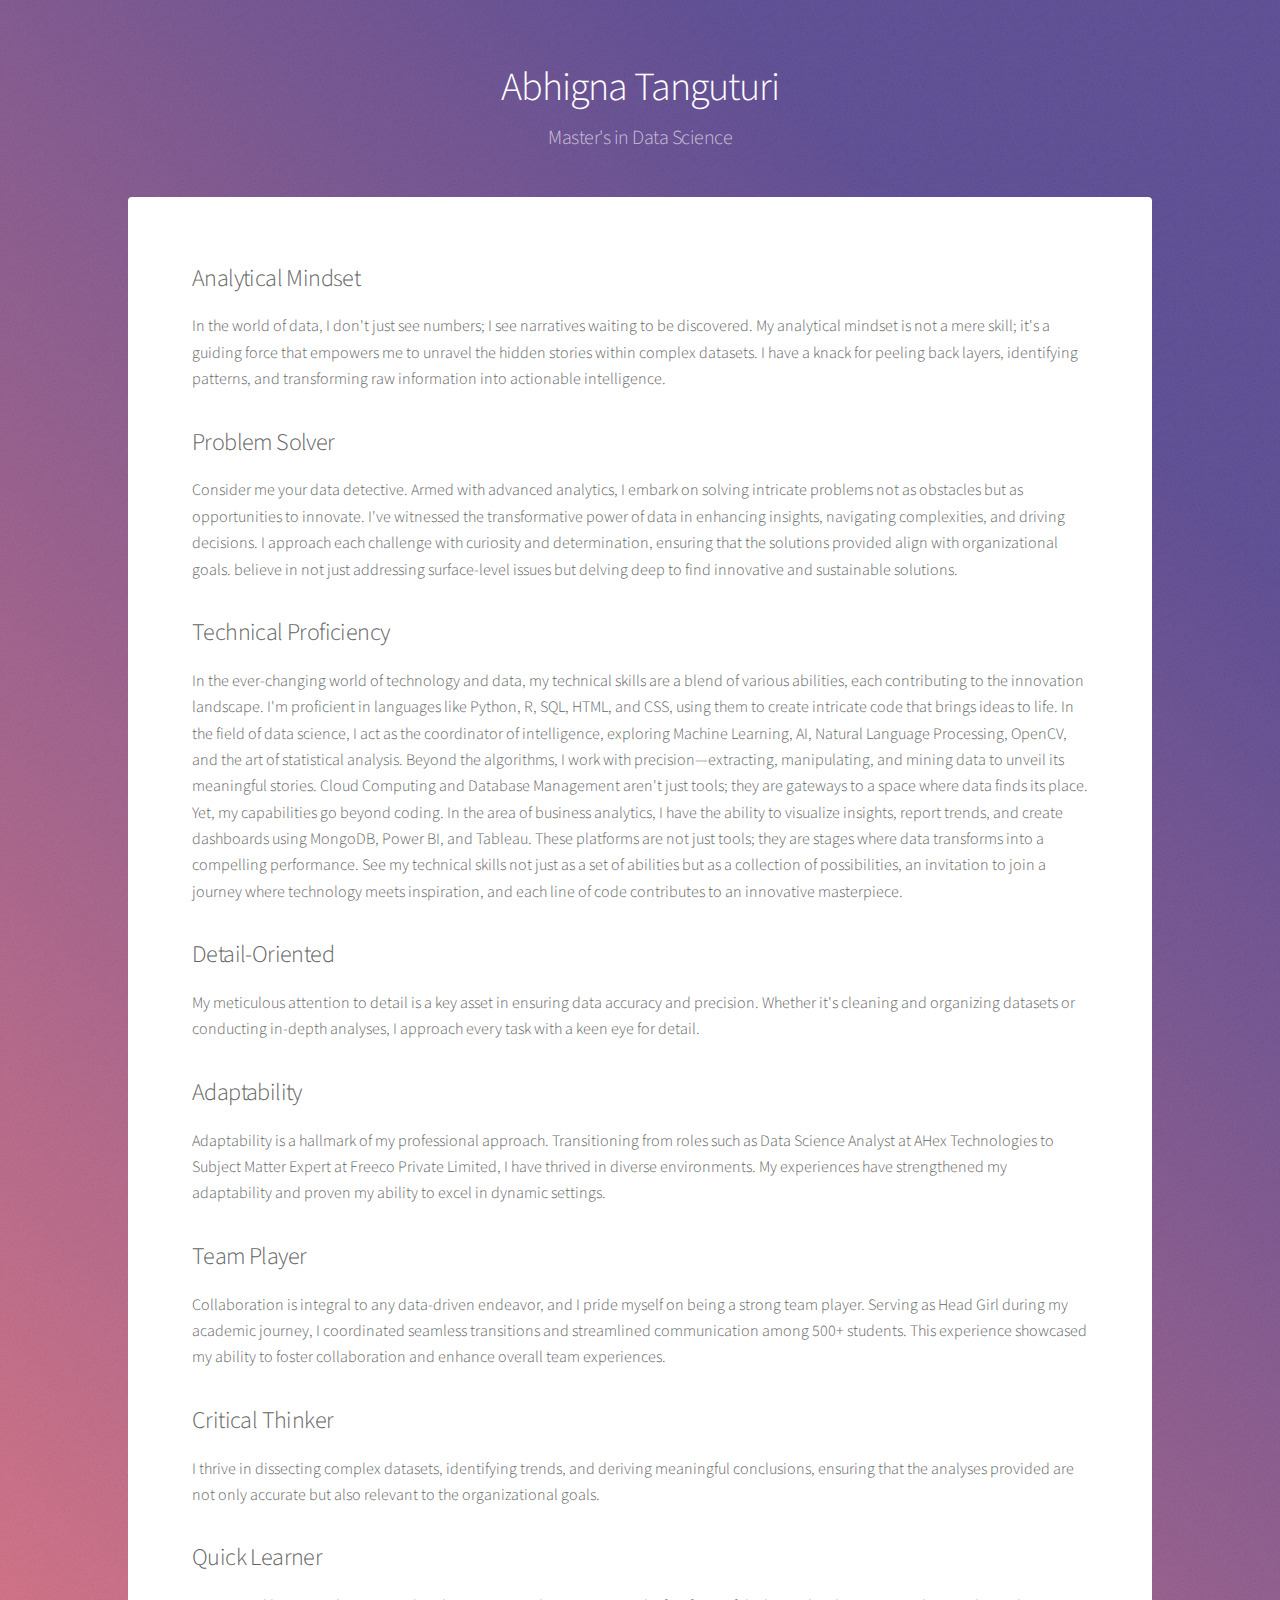
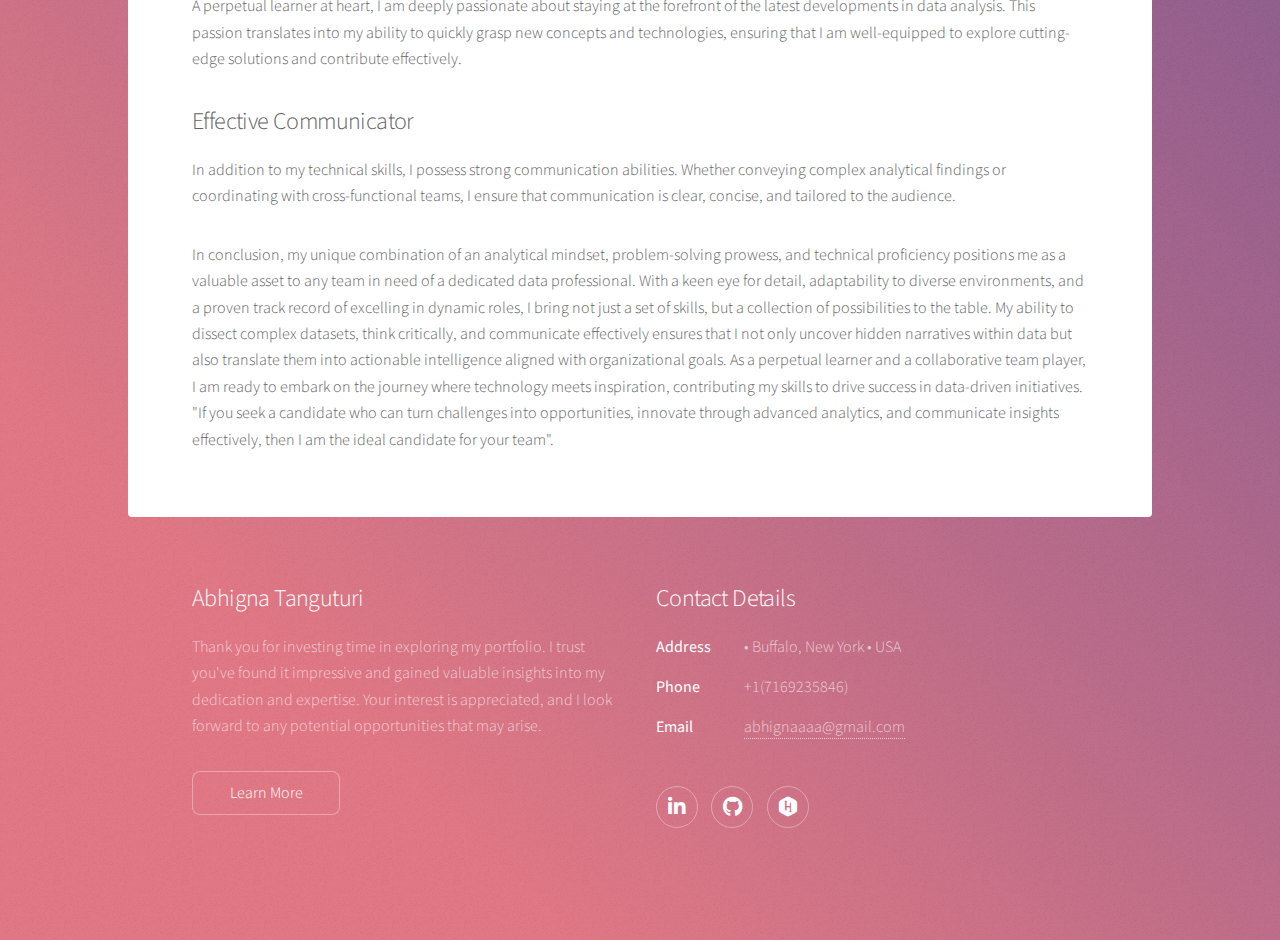
==== commit aa4dd331: "Update aboutme.html" ====
--- a/aboutme.html
+++ b/aboutme.html
@@ -26,11 +26,60 @@
 						<!-- Content -->
 							<section id="content" class="main">
 								
-								<h2>Magna feugiat lorem</h2>
-								<p>Donec eget ex magna. Interdum et malesuada fames ac ante ipsum primis in faucibus. Pellentesque venenatis dolor imperdiet dolor mattis sagittis. Praesent rutrum sem diam, vitae egestas enim auctor sit amet. Pellentesque leo mauris, consectetur id ipsum sit amet, fergiat. Pellentesque in mi eu massa lacinia malesuada et a elit. Donec urna ex, lacinia in purus ac, pretium pulvinar mauris. Curabitur sapien risus, commodo eget turpis at, elementum convallis fames ac ante ipsum primis in faucibus.</p>
-								<p>Pellentesque venenatis dolor imperdiet dolor mattis sagittis. Praesent rutrum sem diam, vitae egestas enim auctor sit amet. Consequat leo mauris, consectetur id ipsum sit amet, fersapien risus, commodo eget turpis at, elementum convallis elit enim turpis lorem ipsum dolor sit amet feugiat. Phasellus convallis elit id ullamcorper pulvinar. Duis aliquam turpis mauris, eu ultricies erat malesuada quis. Aliquam dapibus, lacus eget hendrerit bibendum, urna est aliquam sem, sit amet est velit quis lorem.</p>
-								<h2>Tempus veroeros</h2>
-								<p>Cep risus aliquam gravida cep ut lacus amet. Adipiscing faucibus nunc placerat. Tempus adipiscing turpis non blandit accumsan eget lacinia nunc integer interdum amet aliquam ut orci non col ut ut praesent. Semper amet interdum mi. Phasellus enim laoreet ac ac commodo faucibus faucibus. Curae ante vestibulum ante. Blandit. Ante accumsan nisi eu placerat gravida placerat adipiscing in risus fusce vitae ac mi accumsan nunc in accumsan tempor blandit aliquet aliquet lobortis. Ultricies blandit lobortis praesent turpis. Adipiscing accumsan adipiscing adipiscing ac lacinia cep. Orci blandit a iaculis adipiscing ac. Vivamus ornare laoreet odio vis praesent nunc lorem mi. Erat. Tempus sem faucibus ac id. Vis in blandit. Nascetur ultricies blandit ac. Arcu aliquam. Accumsan mi eget adipiscing nulla. Non vestibulum ac interdum condimentum semper commodo massa arcu.</p>
+								<h2>Analytical Mindset</h2>
+								<p>
+									In the world of data, I don't just see numbers; I see narratives waiting to be discovered. My analytical mindset is not a mere skill; it's a guiding force that empowers me to unravel the hidden stories within complex datasets. I have a knack for peeling back layers, identifying patterns, and transforming raw information into actionable intelligence.
+								</p>
+
+								<h2>Problem Solver</h2>
+								<p>
+									Consider me your data detective. Armed with advanced analytics, I embark on solving intricate problems not as obstacles but as opportunities to innovate. I've witnessed the transformative power of data in enhancing insights, navigating complexities, and driving decisions. I approach each challenge with curiosity and determination, ensuring that the solutions provided align with organizational goals. believe in not just addressing surface-level issues but delving deep to find innovative and sustainable solutions.
+								</p>
+
+
+								<h2>Technical Proficiency</h2>
+								<p>
+									In the ever-changing world of technology and data, my technical skills are a blend of various abilities, each contributing to the innovation landscape. I'm proficient in languages like Python, R, SQL, HTML, and CSS, using them to create intricate code that brings ideas to life. In the field of data science, I act as the coordinator of intelligence, exploring Machine Learning, AI, Natural Language Processing, OpenCV, and the art of statistical analysis. Beyond the algorithms, I work with precision—extracting, manipulating, and mining data to unveil its meaningful stories. Cloud Computing and Database Management aren't just tools; they are gateways to a space where data finds its place. Yet, my capabilities go beyond coding. In the area of business analytics, I have the ability to visualize insights, report trends, and create dashboards using MongoDB, Power BI, and Tableau. These platforms are not just tools; they are stages where data transforms into a compelling performance. See my technical skills not just as a set of abilities but as a collection of possibilities, an invitation to join a journey where technology meets inspiration, and each line of code contributes to an innovative masterpiece.								
+								</p>
+
+								<h2>Detail-Oriented</h2>
+								<p>
+									My meticulous attention to detail is a key asset in ensuring data accuracy and precision. Whether it's cleaning and organizing datasets or conducting in-depth analyses, I approach every task with a keen eye for detail.
+								</p>
+
+								<h2>Adaptability</h2>
+								<p>
+									Adaptability is a hallmark of my professional approach. Transitioning from roles such as Data Science Analyst at AHex Technologies to Subject Matter Expert at Freeco Private Limited, I have thrived in diverse environments. My experiences have strengthened my adaptability and proven my ability to excel in dynamic settings.
+								</p>
+
+
+								<h2>Team Player</h2>
+								<p>
+									Collaboration is integral to any data-driven endeavor, and I pride myself on being a strong team player. Serving as Head Girl during my academic journey, I coordinated seamless transitions and streamlined communication among 500+ students. This experience showcased my ability to foster collaboration and enhance overall team experiences.
+								</p>
+
+
+								<h2>Critical Thinker</h2>
+								<p>
+									I thrive in dissecting complex datasets, identifying trends, and deriving meaningful conclusions, ensuring that the analyses provided are not only accurate but also relevant to the organizational goals.
+								</p>
+
+
+								<h2>Quick Learner</h2>
+								<p>
+									A perpetual learner at heart, I am deeply passionate about staying at the forefront of the latest developments in data analysis. This passion translates into my ability to quickly grasp new concepts and technologies, ensuring that I am well-equipped to explore cutting-edge solutions and contribute effectively.
+								</p>
+
+								<h2>Effective Communicator</h2>
+								<p>
+									In addition to my technical skills, I possess strong communication abilities. Whether conveying complex analytical findings or coordinating with cross-functional teams, I ensure that communication is clear, concise, and tailored to the audience.
+								</p>
+
+
+								<p>
+									In conclusion, my unique combination of an analytical mindset, problem-solving prowess, and technical proficiency positions me as a valuable asset to any team in need of a dedicated data professional. With a keen eye for detail, adaptability to diverse environments, and a proven track record of excelling in dynamic roles, I bring not just a set of skills, but a collection of possibilities to the table. My ability to dissect complex datasets, think critically, and communicate effectively ensures that I not only uncover hidden narratives within data but also translate them into actionable intelligence aligned with organizational goals. As a perpetual learner and a collaborative team player, I am ready to embark on the journey where technology meets inspiration, contributing my skills to drive success in data-driven initiatives. "If you seek a candidate who can turn challenges into opportunities, innovate through advanced analytics, and communicate insights effectively, then I am the ideal candidate for your team".
+								</p>
+
 							</section>
 
 					</div>
@@ -81,4 +130,4 @@
 <script src="assets/js/main.js"></script>
 
 </body>
-</html>+</html>
